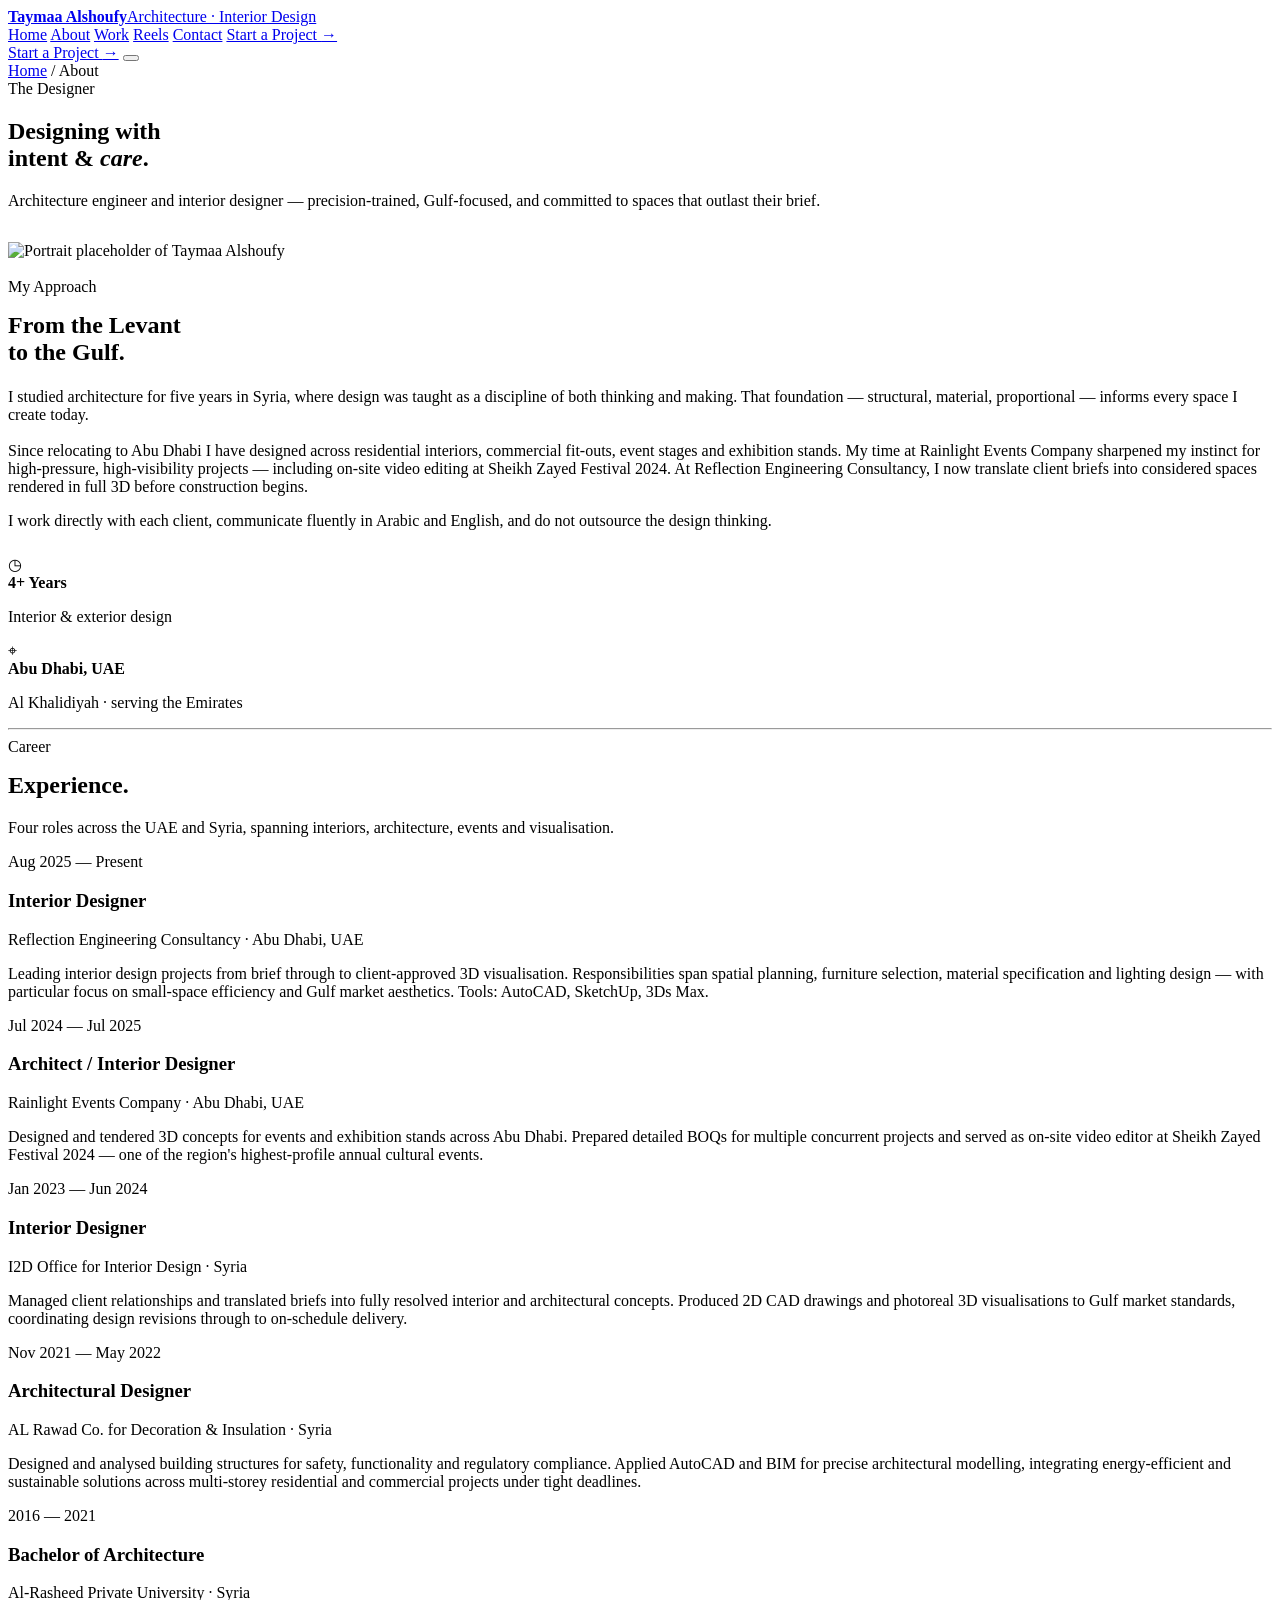
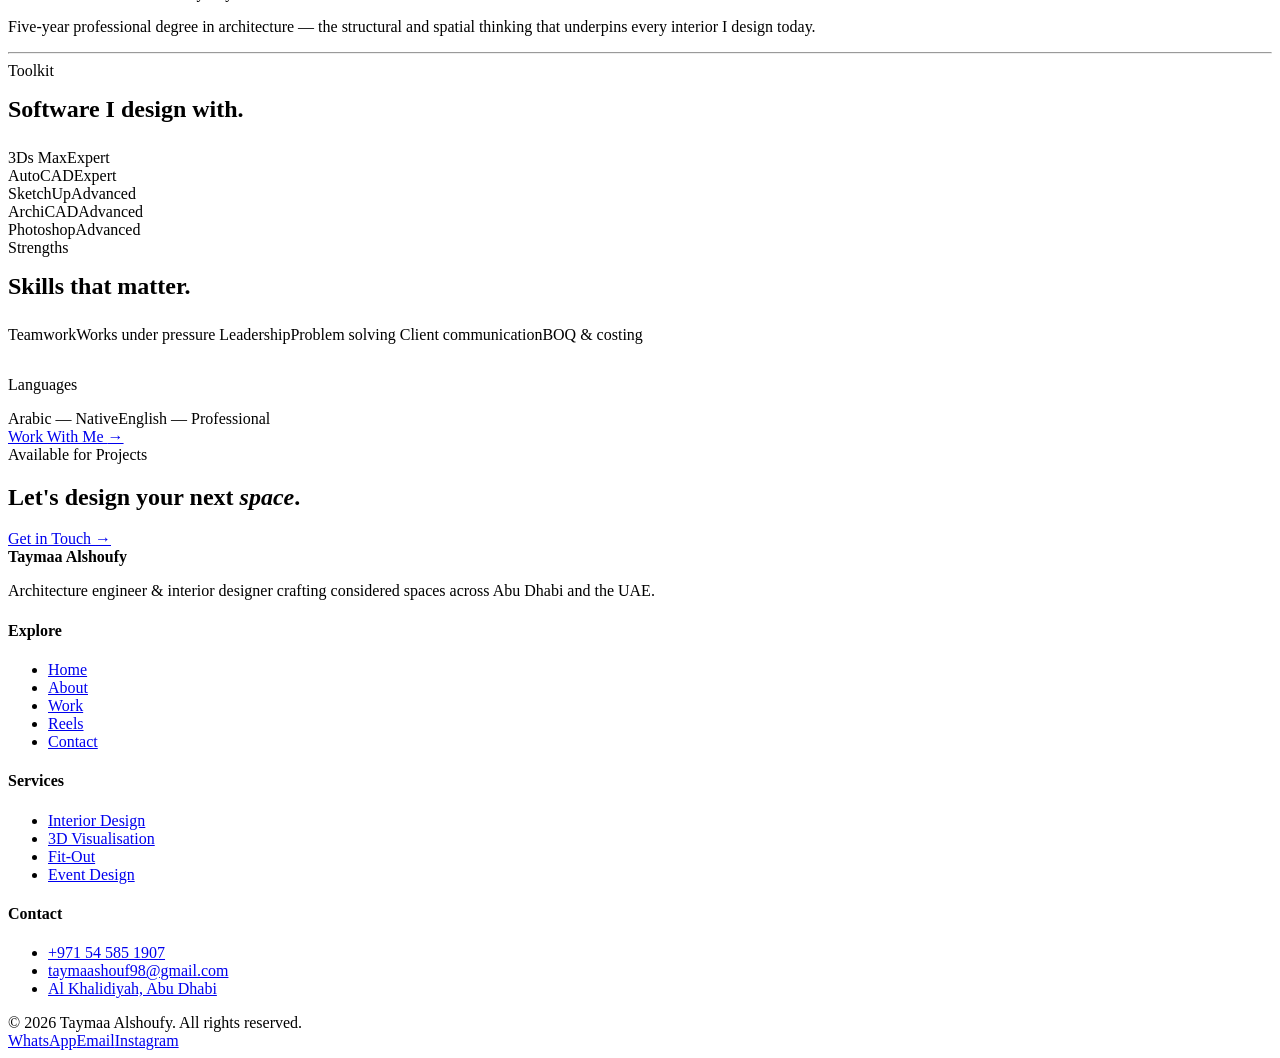
==== about.html @ ad927ecc "Add files via upload" ====
﻿<!DOCTYPE html>
<html lang="en">
<head>
<meta charset="UTF-8">
<meta name="viewport" content="width=device-width, initial-scale=1.0">
<title>About Taymaa Alshoufy | Architecture Engineer &amp; Interior Designer, Abu Dhabi</title>
<meta name="description" content="Meet Taymaa Alshoufy — architecture engineer and interior designer in Abu Dhabi, UAE. Bachelor of Architecture, 4+ years across residential, commercial and event design with 3Ds Max, SketchUp, AutoCAD &amp; ArchiCAD.">
<meta name="keywords" content="about interior designer Abu Dhabi, architecture engineer Syria UAE, Taymaa Alshoufy, Bachelor of Architecture, 3D designer Abu Dhabi">
<meta name="author" content="Taymaa Alshoufy">
<meta name="robots" content="index, follow">
<link rel="canonical" href="https://taimaalshoufy.site/about.html">
<meta name="geo.region" content="AE-AZ">
<meta name="geo.placename" content="Abu Dhabi, United Arab Emirates">
<meta name="geo.position" content="24.4664;54.3360">
<meta name="ICBM" content="24.4664, 54.3360">
<meta property="og:type" content="profile">
<meta property="og:locale" content="en_AE">
<meta property="og:site_name" content="Taymaa Alshoufy — Architecture &amp; Interior Design">
<meta property="og:title" content="About Taymaa Alshoufy | Architecture &amp; Interior Designer, Abu Dhabi">
<meta property="og:description" content="Architecture engineer and interior designer in Abu Dhabi with 4+ years of experience and a Bachelor of Architecture.">
<meta property="og:url" content="https://taimaalshoufy.site/about.html">
<meta property="og:image" content="https://taimaalshoufy.site/assets/og-image.svg">
<meta name="twitter:card" content="summary_large_image">
<meta name="twitter:title" content="About Taymaa Alshoufy | Architecture &amp; Interior Designer · Abu Dhabi">
<meta name="twitter:description" content="Architecture engineer and interior designer in Abu Dhabi with 4+ years of experience and a Bachelor of Architecture.">
<meta name="twitter:image" content="https://taimaalshoufy.site/assets/og-image.svg">
<link rel="icon" href="assets/favicon.svg" type="image/svg+xml">
<link rel="apple-touch-icon" href="assets/favicon.svg">
<meta name="theme-color" content="#15110d">
<link rel="manifest" href="site.webmanifest">
<link rel="preconnect" href="https://fonts.googleapis.com">
<link rel="preconnect" href="https://fonts.gstatic.com" crossorigin>
<link href="https://fonts.googleapis.com/css2?family=Cormorant+Garamond:ital,wght@0,400;0,500;0,600;1,400;1,500&family=Jost:wght@300;400;500&display=swap" rel="stylesheet">
<link rel="stylesheet" href="css/style.css?v=20260633">
<script type="application/ld+json">
{
  "@context":"https://schema.org","@type":"Person",
  "name":"Taymaa Alshoufy",
  "jobTitle":"Architecture Engineer & Interior Designer",
  "nationality":"Syrian",
  "homeLocation":{"@type":"Place","name":"Abu Dhabi, United Arab Emirates"},
  "alumniOf":{"@type":"CollegeOrUniversity","name":"Al-Rasheed Private University"},
  "email":"taymaashouf98@gmail.com","telephone":"+971545851907",
  "knowsLanguage":["English","Arabic"],
  "knowsAbout":["Interior Design","Architecture","3D Visualization","AutoCAD","3Ds Max","SketchUp","ArchiCAD","BOQ"],
  "url":"https://taimaalshoufy.site/about.html"
}
</script>
</head>
<body>

<header class="site-header">
  <a class="brand" href="index.html"><b>Taymaa Alshoufy</b><span>Architecture · Interior Design</span></a>
  <nav class="nav" aria-label="Primary">
    <a href="index.html">Home</a>
    <a href="about.html" class="active">About</a>
    <a href="portfolio.html">Work</a>
    <a href="reels.html">Reels</a>
    <a href="contact.html">Contact</a>
    <a href="contact.html" class="nav-enquire-mobile">Start a Project <span class="arr">→</span></a>
  </nav>
  <a href="contact.html" class="nav-enquire">Start a Project <span class="arr">→</span></a>
  <button class="burger" aria-label="Open menu"><span></span><span></span><span></span></button>
</header>

<!-- PAGE HERO -->
<section class="page-hero">
  <div class="wrap">
    <div class="breadcrumb"><a href="index.html">Home</a> / About</div>
    <span class="eyebrow">The Designer</span>
    <h1 class="display-xl">Designing with<br>intent &amp; <em style="font-style:italic;color:var(--clay);">care</em>.</h1>
    <p class="lead">Architecture engineer and interior designer — precision-trained, Gulf-focused, and committed to spaces that outlast their brief.</p>
  </div>
</section>

<!-- STORY -->
<section class="section" style="padding-top:1rem;">
  <div class="wrap split">
    <div class="reveal">
      <div class="media-3d" data-tilt="6">
        <div class="frame">
          <img src="assets/placeholder.svg" alt="Portrait placeholder of Taymaa Alshoufy" style="width:100%;height:100%;object-fit:cover;">
        </div>
        <img class="cut" src="assets/lamp.svg" alt="" data-parallax="0.3" style="width:24%;left:-8%;top:6%;" aria-hidden="true">
      </div>
    </div>
    <div class="reveal" data-delay="1">
      <span class="eyebrow">My Approach</span>
      <h2 class="display-m" style="margin:1rem 0 1.4rem;">From the Levant<br>to the Gulf.</h2>
      <p class="lead">I studied architecture for five years in Syria, where design was taught as a discipline of both thinking and making. That foundation — structural, material, proportional — informs every space I create today.</p>
      <p style="margin-top:1.1rem;color:var(--ink-soft);">Since relocating to Abu Dhabi I have designed across residential interiors, commercial fit-outs, event stages and exhibition stands. My time at Rainlight Events Company sharpened my instinct for high-pressure, high-visibility projects — including on-site video editing at Sheikh Zayed Festival 2024. At Reflection Engineering Consultancy, I now translate client briefs into considered spaces rendered in full 3D before construction begins.</p>
      <p style="margin-top:1rem;color:var(--ink-soft);">I work directly with each client, communicate fluently in Arabic and English, and do not outsource the design thinking.</p>
      <div class="info-card" style="margin-top:1.6rem;">
        <div class="row"><div class="ic">◷</div><div><b>4+ Years</b><p>Interior &amp; exterior design</p></div></div>
        <div class="row"><div class="ic">⌖</div><div><b>Abu Dhabi, UAE</b><p>Al Khalidiyah · serving the Emirates</p></div></div>
      </div>
    </div>
  </div>
</section>

<hr class="divider">

<!-- EXPERIENCE TIMELINE -->
<section class="section">
  <div class="wrap split" style="align-items:start;">
    <div class="reveal" style="position:sticky;top:7rem;">
      <span class="eyebrow">Career</span>
      <h2 class="display-l" style="margin-top:1rem;">Experience.</h2>
      <p class="lead" style="margin-top:1rem;">Four roles across the UAE and Syria, spanning interiors, architecture, events and visualisation.</p>
    </div>
    <div class="reveal" data-delay="1">
      <div class="timeline">
        <div class="tl-item">
          <span class="yr">Aug 2025 — Present</span>
          <h3>Interior Designer</h3>
          <div class="org">Reflection Engineering Consultancy · Abu Dhabi, UAE</div>
          <p>Leading interior design projects from brief through to client-approved 3D visualisation. Responsibilities span spatial planning, furniture selection, material specification and lighting design — with particular focus on small-space efficiency and Gulf market aesthetics. Tools: AutoCAD, SketchUp, 3Ds Max.</p>
        </div>
        <div class="tl-item">
          <span class="yr">Jul 2024 — Jul 2025</span>
          <h3>Architect / Interior Designer</h3>
          <div class="org">Rainlight Events Company · Abu Dhabi, UAE</div>
          <p>Designed and tendered 3D concepts for events and exhibition stands across Abu Dhabi. Prepared detailed BOQs for multiple concurrent projects and served as on-site video editor at Sheikh Zayed Festival 2024 — one of the region's highest-profile annual cultural events.</p>
        </div>
        <div class="tl-item">
          <span class="yr">Jan 2023 — Jun 2024</span>
          <h3>Interior Designer</h3>
          <div class="org">I2D Office for Interior Design · Syria</div>
          <p>Managed client relationships and translated briefs into fully resolved interior and architectural concepts. Produced 2D CAD drawings and photoreal 3D visualisations to Gulf market standards, coordinating design revisions through to on-schedule delivery.</p>
        </div>
        <div class="tl-item">
          <span class="yr">Nov 2021 — May 2022</span>
          <h3>Architectural Designer</h3>
          <div class="org">AL Rawad Co. for Decoration &amp; Insulation · Syria</div>
          <p>Designed and analysed building structures for safety, functionality and regulatory compliance. Applied AutoCAD and BIM for precise architectural modelling, integrating energy-efficient and sustainable solutions across multi-storey residential and commercial projects under tight deadlines.</p>
        </div>
        <div class="tl-item">
          <span class="yr">2016 — 2021</span>
          <h3>Bachelor of Architecture</h3>
          <div class="org">Al-Rasheed Private University · Syria</div>
          <p>Five-year professional degree in architecture — the structural and spatial thinking that underpins every interior I design today.</p>
        </div>
      </div>
    </div>
  </div>
</section>

<hr class="divider">

<!-- SKILLS / SOFTWARE -->
<section class="section">
  <div class="wrap split">
    <div class="reveal">
      <span class="eyebrow">Toolkit</span>
      <h2 class="display-m" style="margin:1rem 0 1.6rem;">Software I design with.</h2>
      <div class="bars">
        <div class="bar"><div class="top"><span>3Ds Max</span><span>Expert</span></div><div class="track"><div class="fill" data-val="92"></div></div></div>
        <div class="bar"><div class="top"><span>AutoCAD</span><span>Expert</span></div><div class="track"><div class="fill" data-val="95"></div></div></div>
        <div class="bar"><div class="top"><span>SketchUp</span><span>Advanced</span></div><div class="track"><div class="fill" data-val="88"></div></div></div>
        <div class="bar"><div class="top"><span>ArchiCAD</span><span>Advanced</span></div><div class="track"><div class="fill" data-val="80"></div></div></div>
        <div class="bar"><div class="top"><span>Photoshop</span><span>Advanced</span></div><div class="track"><div class="fill" data-val="85"></div></div></div>
      </div>
    </div>
    <div class="reveal" data-delay="1">
      <span class="eyebrow">Strengths</span>
      <h2 class="display-m" style="margin:1rem 0 1.6rem;">Skills that matter.</h2>
      <div class="chips" style="margin-bottom:2rem;">
        <span class="chip">Teamwork</span><span class="chip">Works under pressure</span>
        <span class="chip">Leadership</span><span class="chip">Problem solving</span>
        <span class="chip">Client communication</span><span class="chip">BOQ &amp; costing</span>
      </div>
      <span class="eyebrow">Languages</span>
      <div class="chips" style="margin-top:1rem;">
        <span class="chip">Arabic — Native</span><span class="chip">English — Professional</span>
      </div>
      <a href="contact.html" class="btn mt-l">Work With Me <span class="arr">→</span></a>
    </div>
  </div>
</section>

<!-- CTA -->
<section class="section cta-band">
  <div class="wrap reveal">
    <span class="eyebrow" style="color:var(--clay);">Available for Projects</span>
    <h2 class="display-l">Let's design your next <em>space</em>.</h2>
    <a href="contact.html" class="btn btn--clay">Get in Touch <span class="arr">→</span></a>
  </div>
</section>

<footer class="site-footer">
  <div class="wrap">
    <div class="footer-top">
      <div class="fbrand"><b>Taymaa Alshoufy</b><p>Architecture engineer &amp; interior designer crafting considered spaces across Abu Dhabi and the UAE.</p></div>
      <div><h4>Explore</h4><ul><li><a href="index.html">Home</a></li><li><a href="about.html">About</a></li><li><a href="portfolio.html">Work</a></li><li><a href="reels.html">Reels</a></li><li><a href="contact.html">Contact</a></li></ul></div>
      <div><h4>Services</h4><ul><li><a href="portfolio.html">Interior Design</a></li><li><a href="portfolio.html">3D Visualisation</a></li><li><a href="portfolio.html">Fit-Out</a></li><li><a href="portfolio.html">Event Design</a></li></ul></div>
      <div><h4>Contact</h4><ul><li><a href="tel:+971545851907">+971 54 585 1907</a></li><li><a href="mailto:taymaashouf98@gmail.com">taymaashouf98@gmail.com</a></li><li><a href="https://www.google.com/maps/place/Al+Khalidiyah,+Abu+Dhabi" target="_blank" rel="noopener">Al Khalidiyah, Abu Dhabi</a></li></ul></div>
    </div>
    <div class="footer-bottom"><span>© <span id="year">2026</span> Taymaa Alshoufy. All rights reserved.</span>
      <div class="socials"><a href="https://wa.me/971545851907" target="_blank" rel="noopener">WhatsApp</a><a href="mailto:taymaashouf98@gmail.com">Email</a><a href="https://www.instagram.com/" target="_blank" rel="noopener">Instagram</a></div>
    </div>
  </div>
</footer>

<script src="js/main.js?v=20260632"></script>
</body>
</html>
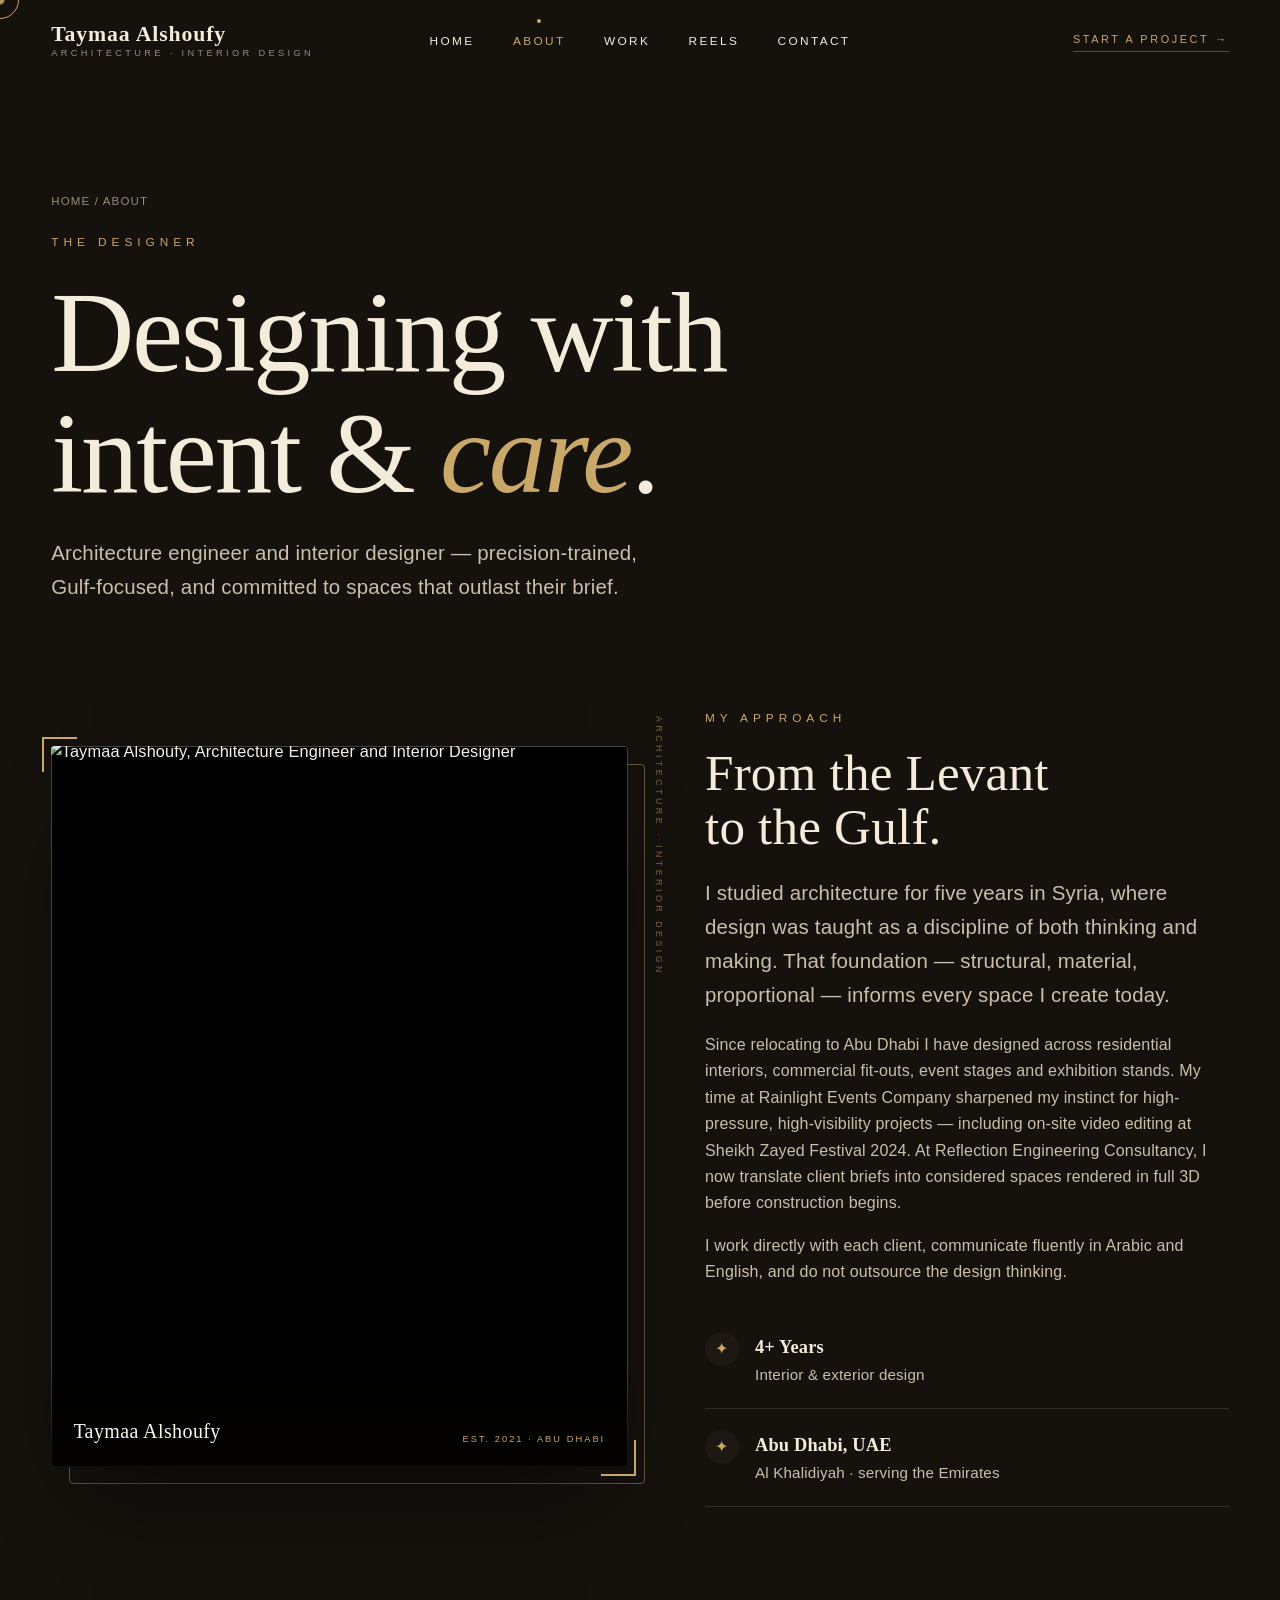
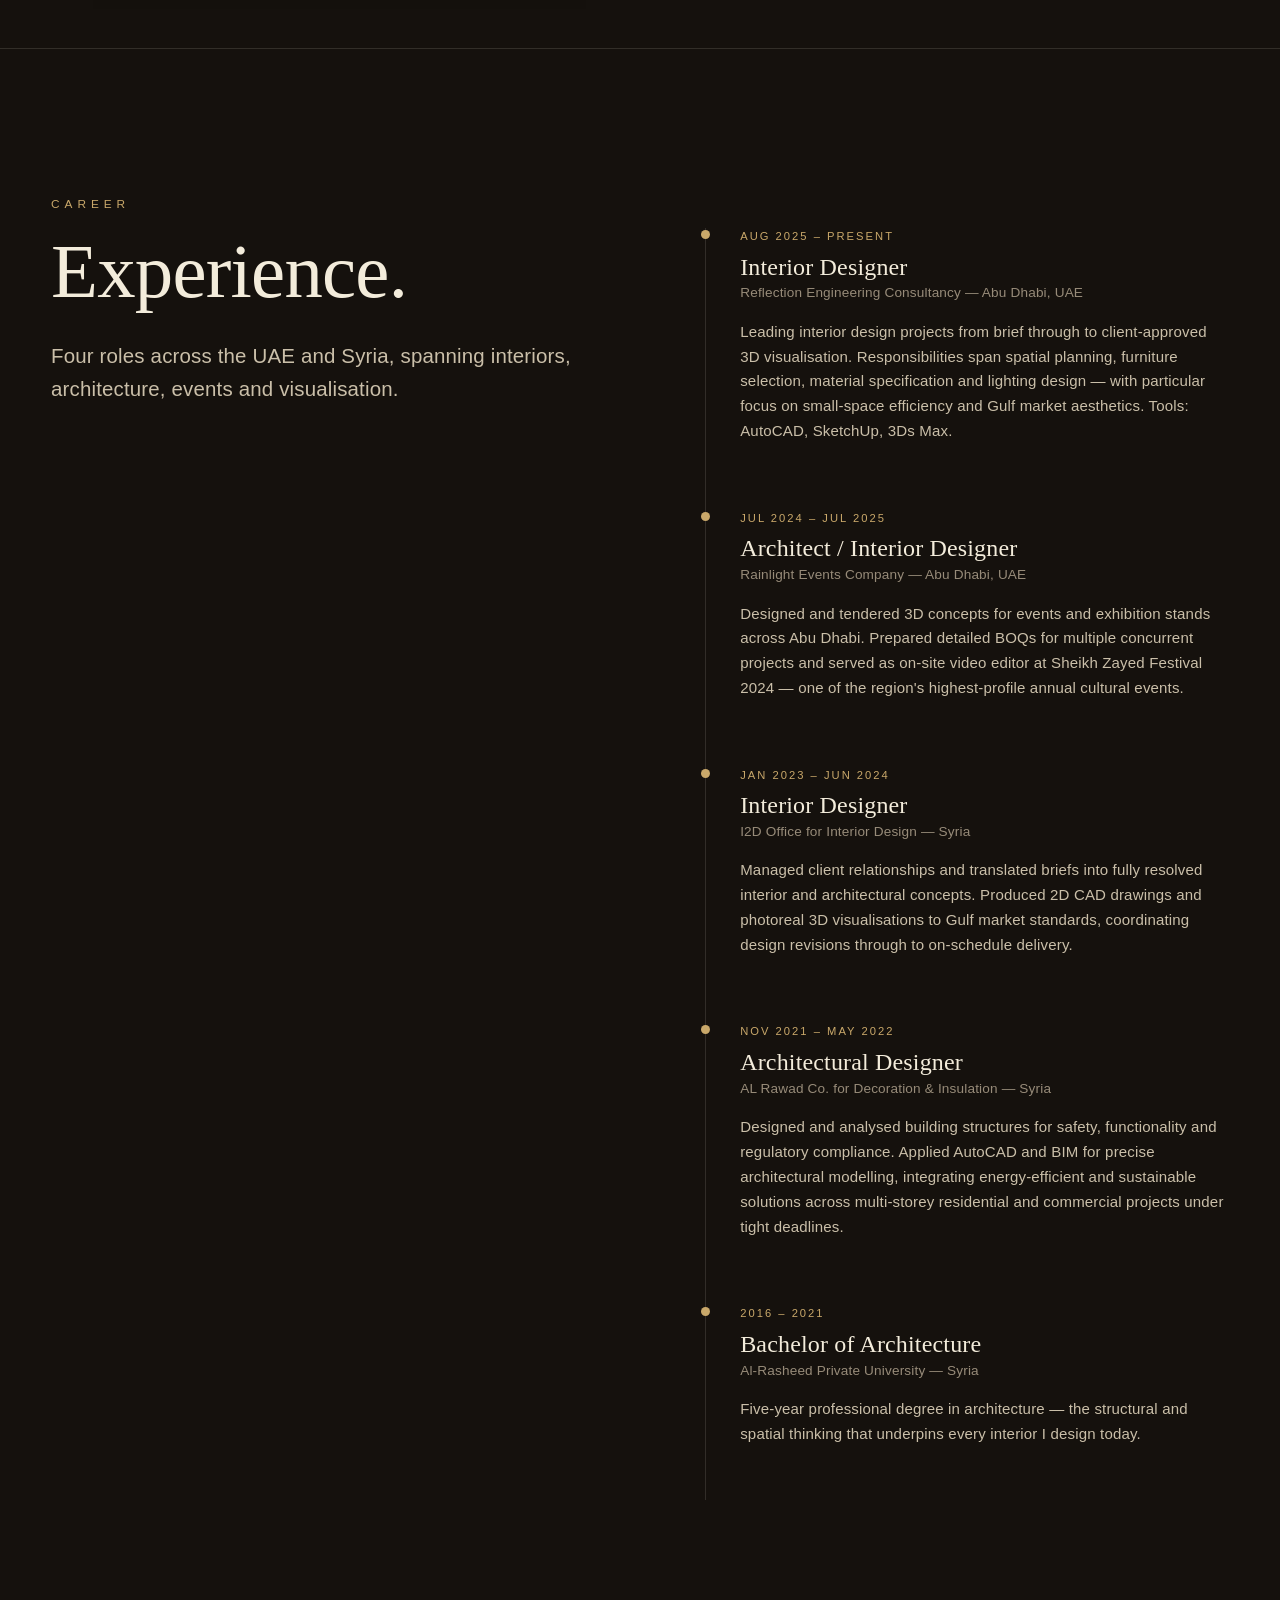
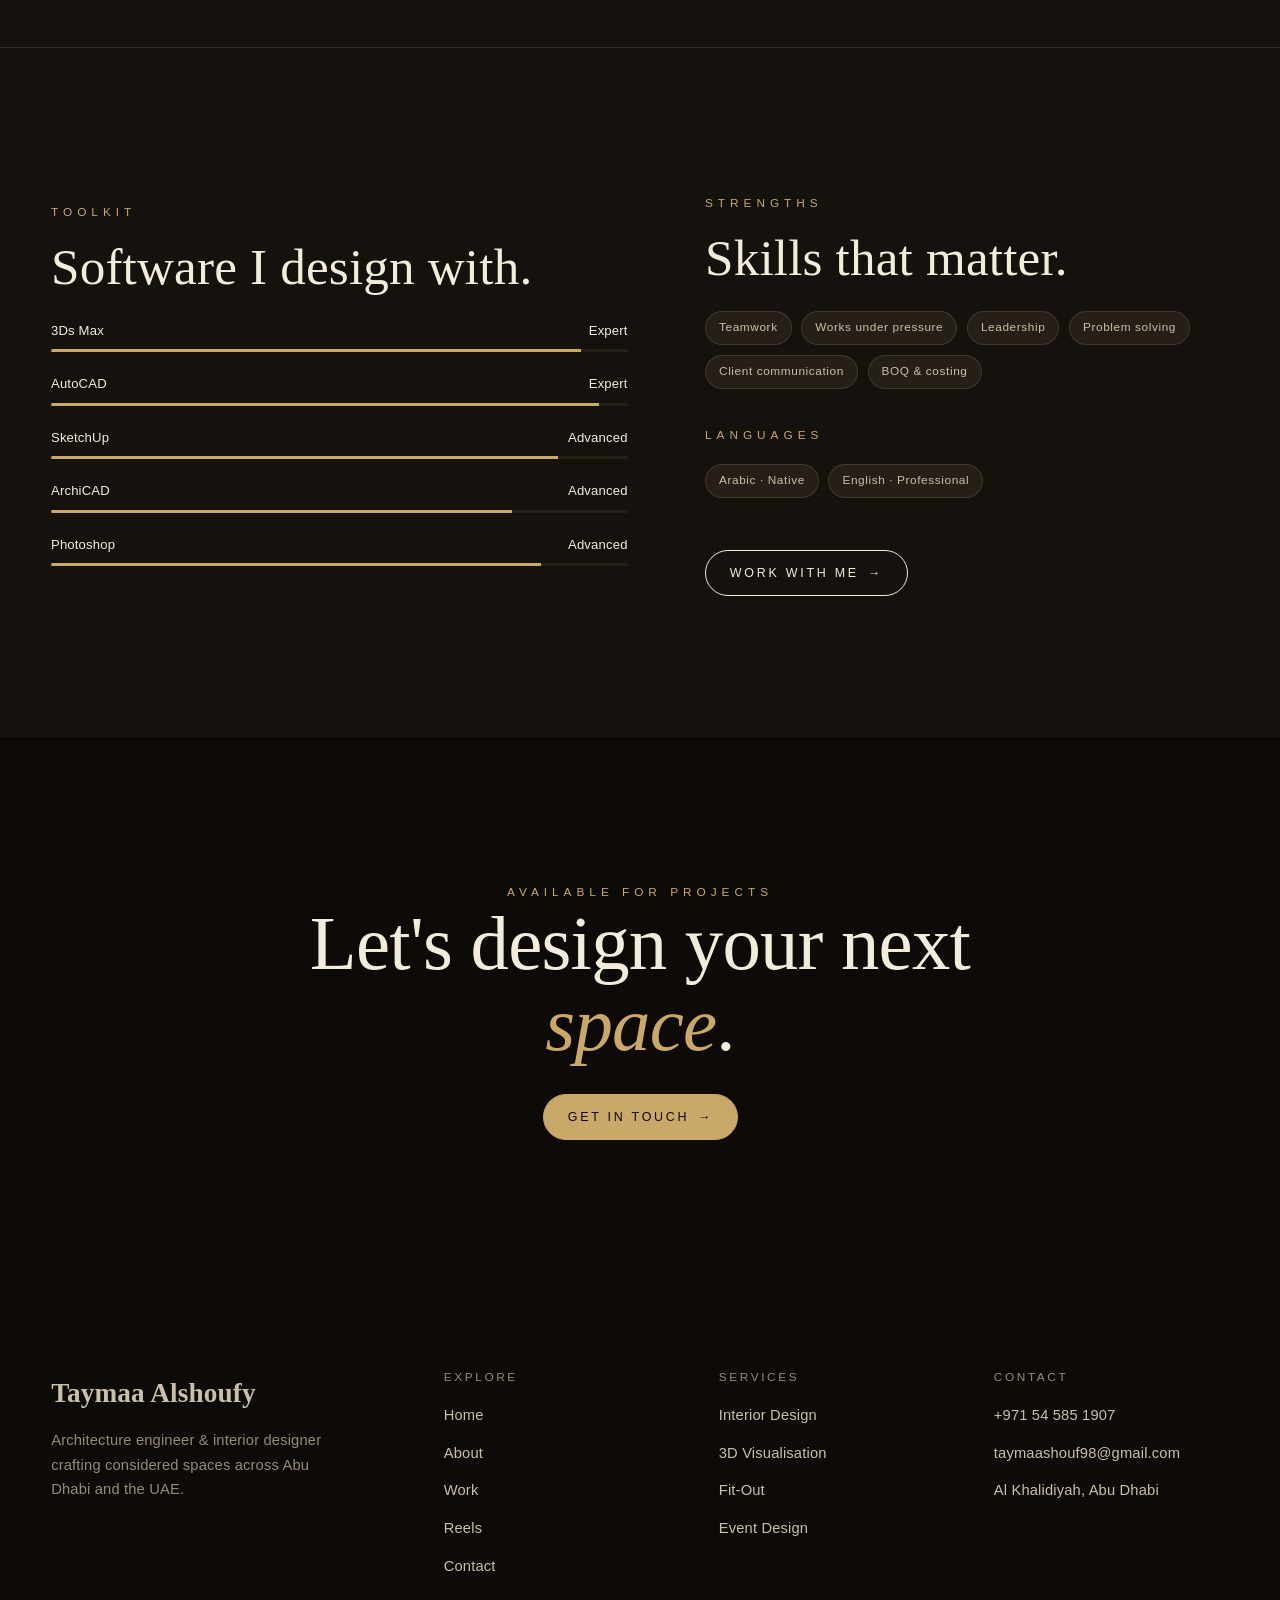
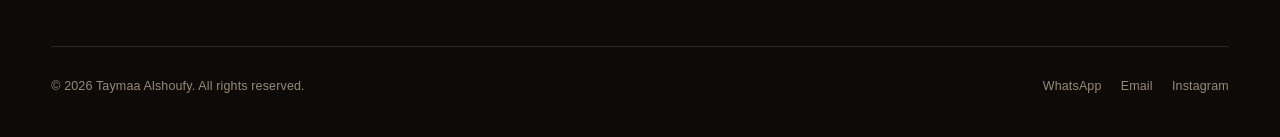
==== commit da28f32c: "Add files via upload" ====
--- a/about.html
+++ b/about.html
@@ -1,206 +1,224 @@
-﻿<!DOCTYPE html>
-<html lang="en">
-<head>
-<meta charset="UTF-8">
-<meta name="viewport" content="width=device-width, initial-scale=1.0">
-<title>About Taymaa Alshoufy | Architecture Engineer &amp; Interior Designer, Abu Dhabi</title>
-<meta name="description" content="Meet Taymaa Alshoufy — architecture engineer and interior designer in Abu Dhabi, UAE. Bachelor of Architecture, 4+ years across residential, commercial and event design with 3Ds Max, SketchUp, AutoCAD &amp; ArchiCAD.">
-<meta name="keywords" content="about interior designer Abu Dhabi, architecture engineer Syria UAE, Taymaa Alshoufy, Bachelor of Architecture, 3D designer Abu Dhabi">
-<meta name="author" content="Taymaa Alshoufy">
-<meta name="robots" content="index, follow">
-<link rel="canonical" href="https://taimaalshoufy.site/about.html">
-<meta name="geo.region" content="AE-AZ">
-<meta name="geo.placename" content="Abu Dhabi, United Arab Emirates">
-<meta name="geo.position" content="24.4664;54.3360">
-<meta name="ICBM" content="24.4664, 54.3360">
-<meta property="og:type" content="profile">
-<meta property="og:locale" content="en_AE">
-<meta property="og:site_name" content="Taymaa Alshoufy — Architecture &amp; Interior Design">
-<meta property="og:title" content="About Taymaa Alshoufy | Architecture &amp; Interior Designer, Abu Dhabi">
-<meta property="og:description" content="Architecture engineer and interior designer in Abu Dhabi with 4+ years of experience and a Bachelor of Architecture.">
-<meta property="og:url" content="https://taimaalshoufy.site/about.html">
-<meta property="og:image" content="https://taimaalshoufy.site/assets/og-image.svg">
-<meta name="twitter:card" content="summary_large_image">
-<meta name="twitter:title" content="About Taymaa Alshoufy | Architecture &amp; Interior Designer · Abu Dhabi">
-<meta name="twitter:description" content="Architecture engineer and interior designer in Abu Dhabi with 4+ years of experience and a Bachelor of Architecture.">
-<meta name="twitter:image" content="https://taimaalshoufy.site/assets/og-image.svg">
-<link rel="icon" href="assets/favicon.svg" type="image/svg+xml">
-<link rel="apple-touch-icon" href="assets/favicon.svg">
-<meta name="theme-color" content="#15110d">
-<link rel="manifest" href="site.webmanifest">
-<link rel="preconnect" href="https://fonts.googleapis.com">
-<link rel="preconnect" href="https://fonts.gstatic.com" crossorigin>
-<link href="https://fonts.googleapis.com/css2?family=Cormorant+Garamond:ital,wght@0,400;0,500;0,600;1,400;1,500&family=Jost:wght@300;400;500&display=swap" rel="stylesheet">
-<link rel="stylesheet" href="css/style.css?v=20260633">
-<script type="application/ld+json">
-{
-  "@context":"https://schema.org","@type":"Person",
-  "name":"Taymaa Alshoufy",
-  "jobTitle":"Architecture Engineer & Interior Designer",
-  "nationality":"Syrian",
-  "homeLocation":{"@type":"Place","name":"Abu Dhabi, United Arab Emirates"},
-  "alumniOf":{"@type":"CollegeOrUniversity","name":"Al-Rasheed Private University"},
-  "email":"taymaashouf98@gmail.com","telephone":"+971545851907",
-  "knowsLanguage":["English","Arabic"],
-  "knowsAbout":["Interior Design","Architecture","3D Visualization","AutoCAD","3Ds Max","SketchUp","ArchiCAD","BOQ"],
-  "url":"https://taimaalshoufy.site/about.html"
-}
-</script>
-</head>
-<body>
-
-<header class="site-header">
-  <a class="brand" href="index.html"><b>Taymaa Alshoufy</b><span>Architecture · Interior Design</span></a>
-  <nav class="nav" aria-label="Primary">
-    <a href="index.html">Home</a>
-    <a href="about.html" class="active">About</a>
-    <a href="portfolio.html">Work</a>
-    <a href="reels.html">Reels</a>
-    <a href="contact.html">Contact</a>
-    <a href="contact.html" class="nav-enquire-mobile">Start a Project <span class="arr">→</span></a>
-  </nav>
-  <a href="contact.html" class="nav-enquire">Start a Project <span class="arr">→</span></a>
-  <button class="burger" aria-label="Open menu"><span></span><span></span><span></span></button>
-</header>
-
-<!-- PAGE HERO -->
-<section class="page-hero">
-  <div class="wrap">
-    <div class="breadcrumb"><a href="index.html">Home</a> / About</div>
-    <span class="eyebrow">The Designer</span>
-    <h1 class="display-xl">Designing with<br>intent &amp; <em style="font-style:italic;color:var(--clay);">care</em>.</h1>
-    <p class="lead">Architecture engineer and interior designer — precision-trained, Gulf-focused, and committed to spaces that outlast their brief.</p>
-  </div>
-</section>
-
-<!-- STORY -->
-<section class="section" style="padding-top:1rem;">
-  <div class="wrap split">
-    <div class="reveal">
-      <div class="media-3d" data-tilt="6">
-        <div class="frame">
-          <img src="assets/placeholder.svg" alt="Portrait placeholder of Taymaa Alshoufy" style="width:100%;height:100%;object-fit:cover;">
-        </div>
-        <img class="cut" src="assets/lamp.svg" alt="" data-parallax="0.3" style="width:24%;left:-8%;top:6%;" aria-hidden="true">
-      </div>
-    </div>
-    <div class="reveal" data-delay="1">
-      <span class="eyebrow">My Approach</span>
-      <h2 class="display-m" style="margin:1rem 0 1.4rem;">From the Levant<br>to the Gulf.</h2>
-      <p class="lead">I studied architecture for five years in Syria, where design was taught as a discipline of both thinking and making. That foundation — structural, material, proportional — informs every space I create today.</p>
-      <p style="margin-top:1.1rem;color:var(--ink-soft);">Since relocating to Abu Dhabi I have designed across residential interiors, commercial fit-outs, event stages and exhibition stands. My time at Rainlight Events Company sharpened my instinct for high-pressure, high-visibility projects — including on-site video editing at Sheikh Zayed Festival 2024. At Reflection Engineering Consultancy, I now translate client briefs into considered spaces rendered in full 3D before construction begins.</p>
-      <p style="margin-top:1rem;color:var(--ink-soft);">I work directly with each client, communicate fluently in Arabic and English, and do not outsource the design thinking.</p>
-      <div class="info-card" style="margin-top:1.6rem;">
-        <div class="row"><div class="ic">◷</div><div><b>4+ Years</b><p>Interior &amp; exterior design</p></div></div>
-        <div class="row"><div class="ic">⌖</div><div><b>Abu Dhabi, UAE</b><p>Al Khalidiyah · serving the Emirates</p></div></div>
-      </div>
-    </div>
-  </div>
-</section>
-
-<hr class="divider">
-
-<!-- EXPERIENCE TIMELINE -->
-<section class="section">
-  <div class="wrap split" style="align-items:start;">
-    <div class="reveal" style="position:sticky;top:7rem;">
-      <span class="eyebrow">Career</span>
-      <h2 class="display-l" style="margin-top:1rem;">Experience.</h2>
-      <p class="lead" style="margin-top:1rem;">Four roles across the UAE and Syria, spanning interiors, architecture, events and visualisation.</p>
-    </div>
-    <div class="reveal" data-delay="1">
-      <div class="timeline">
-        <div class="tl-item">
-          <span class="yr">Aug 2025 — Present</span>
-          <h3>Interior Designer</h3>
-          <div class="org">Reflection Engineering Consultancy · Abu Dhabi, UAE</div>
-          <p>Leading interior design projects from brief through to client-approved 3D visualisation. Responsibilities span spatial planning, furniture selection, material specification and lighting design — with particular focus on small-space efficiency and Gulf market aesthetics. Tools: AutoCAD, SketchUp, 3Ds Max.</p>
-        </div>
-        <div class="tl-item">
-          <span class="yr">Jul 2024 — Jul 2025</span>
-          <h3>Architect / Interior Designer</h3>
-          <div class="org">Rainlight Events Company · Abu Dhabi, UAE</div>
-          <p>Designed and tendered 3D concepts for events and exhibition stands across Abu Dhabi. Prepared detailed BOQs for multiple concurrent projects and served as on-site video editor at Sheikh Zayed Festival 2024 — one of the region's highest-profile annual cultural events.</p>
-        </div>
-        <div class="tl-item">
-          <span class="yr">Jan 2023 — Jun 2024</span>
-          <h3>Interior Designer</h3>
-          <div class="org">I2D Office for Interior Design · Syria</div>
-          <p>Managed client relationships and translated briefs into fully resolved interior and architectural concepts. Produced 2D CAD drawings and photoreal 3D visualisations to Gulf market standards, coordinating design revisions through to on-schedule delivery.</p>
-        </div>
-        <div class="tl-item">
-          <span class="yr">Nov 2021 — May 2022</span>
-          <h3>Architectural Designer</h3>
-          <div class="org">AL Rawad Co. for Decoration &amp; Insulation · Syria</div>
-          <p>Designed and analysed building structures for safety, functionality and regulatory compliance. Applied AutoCAD and BIM for precise architectural modelling, integrating energy-efficient and sustainable solutions across multi-storey residential and commercial projects under tight deadlines.</p>
-        </div>
-        <div class="tl-item">
-          <span class="yr">2016 — 2021</span>
-          <h3>Bachelor of Architecture</h3>
-          <div class="org">Al-Rasheed Private University · Syria</div>
-          <p>Five-year professional degree in architecture — the structural and spatial thinking that underpins every interior I design today.</p>
-        </div>
-      </div>
-    </div>
-  </div>
-</section>
-
-<hr class="divider">
-
-<!-- SKILLS / SOFTWARE -->
-<section class="section">
-  <div class="wrap split">
-    <div class="reveal">
-      <span class="eyebrow">Toolkit</span>
-      <h2 class="display-m" style="margin:1rem 0 1.6rem;">Software I design with.</h2>
-      <div class="bars">
-        <div class="bar"><div class="top"><span>3Ds Max</span><span>Expert</span></div><div class="track"><div class="fill" data-val="92"></div></div></div>
-        <div class="bar"><div class="top"><span>AutoCAD</span><span>Expert</span></div><div class="track"><div class="fill" data-val="95"></div></div></div>
-        <div class="bar"><div class="top"><span>SketchUp</span><span>Advanced</span></div><div class="track"><div class="fill" data-val="88"></div></div></div>
-        <div class="bar"><div class="top"><span>ArchiCAD</span><span>Advanced</span></div><div class="track"><div class="fill" data-val="80"></div></div></div>
-        <div class="bar"><div class="top"><span>Photoshop</span><span>Advanced</span></div><div class="track"><div class="fill" data-val="85"></div></div></div>
-      </div>
-    </div>
-    <div class="reveal" data-delay="1">
-      <span class="eyebrow">Strengths</span>
-      <h2 class="display-m" style="margin:1rem 0 1.6rem;">Skills that matter.</h2>
-      <div class="chips" style="margin-bottom:2rem;">
-        <span class="chip">Teamwork</span><span class="chip">Works under pressure</span>
-        <span class="chip">Leadership</span><span class="chip">Problem solving</span>
-        <span class="chip">Client communication</span><span class="chip">BOQ &amp; costing</span>
-      </div>
-      <span class="eyebrow">Languages</span>
-      <div class="chips" style="margin-top:1rem;">
-        <span class="chip">Arabic — Native</span><span class="chip">English — Professional</span>
-      </div>
-      <a href="contact.html" class="btn mt-l">Work With Me <span class="arr">→</span></a>
-    </div>
-  </div>
-</section>
-
-<!-- CTA -->
-<section class="section cta-band">
-  <div class="wrap reveal">
-    <span class="eyebrow" style="color:var(--clay);">Available for Projects</span>
-    <h2 class="display-l">Let's design your next <em>space</em>.</h2>
-    <a href="contact.html" class="btn btn--clay">Get in Touch <span class="arr">→</span></a>
-  </div>
-</section>
-
-<footer class="site-footer">
-  <div class="wrap">
-    <div class="footer-top">
-      <div class="fbrand"><b>Taymaa Alshoufy</b><p>Architecture engineer &amp; interior designer crafting considered spaces across Abu Dhabi and the UAE.</p></div>
-      <div><h4>Explore</h4><ul><li><a href="index.html">Home</a></li><li><a href="about.html">About</a></li><li><a href="portfolio.html">Work</a></li><li><a href="reels.html">Reels</a></li><li><a href="contact.html">Contact</a></li></ul></div>
-      <div><h4>Services</h4><ul><li><a href="portfolio.html">Interior Design</a></li><li><a href="portfolio.html">3D Visualisation</a></li><li><a href="portfolio.html">Fit-Out</a></li><li><a href="portfolio.html">Event Design</a></li></ul></div>
-      <div><h4>Contact</h4><ul><li><a href="tel:+971545851907">+971 54 585 1907</a></li><li><a href="mailto:taymaashouf98@gmail.com">taymaashouf98@gmail.com</a></li><li><a href="https://www.google.com/maps/place/Al+Khalidiyah,+Abu+Dhabi" target="_blank" rel="noopener">Al Khalidiyah, Abu Dhabi</a></li></ul></div>
-    </div>
-    <div class="footer-bottom"><span>© <span id="year">2026</span> Taymaa Alshoufy. All rights reserved.</span>
-      <div class="socials"><a href="https://wa.me/971545851907" target="_blank" rel="noopener">WhatsApp</a><a href="mailto:taymaashouf98@gmail.com">Email</a><a href="https://www.instagram.com/" target="_blank" rel="noopener">Instagram</a></div>
-    </div>
-  </div>
-</footer>
-
-<script src="js/main.js?v=20260632"></script>
-</body>
-</html>
+<!DOCTYPE html>
+<html lang="en">
+<head>
+<meta charset="UTF-8">
+<meta name="viewport" content="width=device-width, initial-scale=1.0">
+<title>About Taymaa Alshoufy | Architecture Engineer &amp; Interior Designer, Abu Dhabi</title>
+<meta name="description" content="Meet Taymaa Alshoufy — architecture engineer and interior designer in Abu Dhabi, UAE. Bachelor of Architecture, 4+ years across residential, commercial and event design with 3Ds Max, SketchUp, AutoCAD &amp; ArchiCAD.">
+<meta name="keywords" content="about interior designer Abu Dhabi, architecture engineer Syria UAE, Taymaa Alshoufy, Bachelor of Architecture, 3D designer Abu Dhabi">
+<meta name="author" content="Taymaa Alshoufy">
+<meta name="robots" content="index, follow">
+<link rel="canonical" href="https://taimaalshoufy.site/about.html">
+<meta name="geo.region" content="AE-AZ">
+<meta name="geo.placename" content="Abu Dhabi, United Arab Emirates">
+<meta name="geo.position" content="24.4664;54.3360">
+<meta name="ICBM" content="24.4664, 54.3360">
+<meta property="og:type" content="profile">
+<meta property="og:locale" content="en_AE">
+<meta property="og:site_name" content="Taymaa Alshoufy — Architecture &amp; Interior Design">
+<meta property="og:title" content="About Taymaa Alshoufy | Architecture &amp; Interior Designer, Abu Dhabi">
+<meta property="og:description" content="Architecture engineer and interior designer in Abu Dhabi with 4+ years of experience and a Bachelor of Architecture.">
+<meta property="og:url" content="https://taimaalshoufy.site/about.html">
+<meta property="og:image" content="https://taimaalshoufy.site/assets/og-image.svg">
+<meta name="twitter:card" content="summary_large_image">
+<meta name="twitter:title" content="About Taymaa Alshoufy | Architecture &amp; Interior Designer — Abu Dhabi">
+<meta name="twitter:description" content="Architecture engineer and interior designer in Abu Dhabi with 4+ years of experience and a Bachelor of Architecture.">
+<meta name="twitter:image" content="https://taimaalshoufy.site/assets/og-image.svg">
+<link rel="icon" href="assets/favicon.svg" type="image/svg+xml">
+<link rel="apple-touch-icon" href="assets/favicon.svg">
+<meta name="theme-color" content="#15110d">
+<link rel="manifest" href="site.webmanifest">
+<link rel="preconnect" href="https://fonts.googleapis.com">
+<link rel="preconnect" href="https://fonts.gstatic.com" crossorigin>
+<link href="https://fonts.googleapis.com/css2?family=Cormorant+Garamond:ital,wght@0,400;0,500;0,600;1,400;1,500&family=Jost:wght@300;400;500&display=swap" rel="stylesheet">
+<link rel="stylesheet" href="css/style.css?v=20260655">
+<script type="application/ld+json">
+{
+  "@context":"https://schema.org","@type":"Person",
+  "name":"Taymaa Alshoufy",
+  "jobTitle":"Architecture Engineer & Interior Designer",
+  "nationality":"Syrian",
+  "homeLocation":{"@type":"Place","name":"Abu Dhabi, United Arab Emirates"},
+  "alumniOf":{"@type":"CollegeOrUniversity","name":"Al-Rasheed Private University"},
+  "email":"taymaashouf98@gmail.com","telephone":"+971545851907",
+  "knowsLanguage":["English","Arabic"],
+  "knowsAbout":["Interior Design","Architecture","3D Visualization","AutoCAD","3Ds Max","SketchUp","ArchiCAD","BOQ"],
+  "url":"https://taimaalshoufy.site/about.html"
+}
+</script>
+</head>
+<body>
+
+<header class="site-header">
+  <a class="brand" href="index.html"><b>Taymaa Alshoufy</b><span>Architecture · Interior Design</span></a>
+  <nav class="nav" id="main-nav" aria-label="Primary">
+    <a href="index.html">Home</a>
+    <a href="about.html" class="active">About</a>
+    <a href="portfolio.html">Work</a>
+    <a href="reels.html">Reels</a>
+    <a href="contact.html">Contact</a>
+    <a href="contact.html" class="nav-enquire-mobile">Start a Project <span class="arr">→</span></a>
+  </nav>
+  <a href="contact.html" class="nav-enquire">Start a Project <span class="arr">→</span></a>
+  <button class="burger" aria-label="Open menu" aria-expanded="false" aria-controls="main-nav"><span></span><span></span><span></span></button>
+</header>
+
+<!-- PAGE HERO -->
+<section class="page-hero">
+  <div class="wrap">
+    <div class="breadcrumb"><a href="index.html">Home</a> / About</div>
+    <span class="eyebrow">The Designer</span>
+    <h1 class="display-xl">Designing with<br>intent &amp; <em style="font-style:italic;color:var(--clay);">care</em>.</h1>
+    <p class="lead">Architecture engineer and interior designer — precision-trained, Gulf-focused, and committed to spaces that outlast their brief.</p>
+  </div>
+</section>
+
+<!-- STORY -->
+<section class="section" style="padding-top:1rem;">
+  <div class="wrap split">
+    <div class="reveal">
+      <style>
+        .portrait{ position:relative; }
+        .portrait .frame{ aspect-ratio:4/5; background:#000; }
+        .portrait .frame img{ width:100%; height:100%; object-fit:cover; object-position:top center; filter:grayscale(35%) contrast(1.04); transform:scale(1.02); transition:filter 1.2s var(--ease), transform 1.6s var(--ease); }
+        .portrait:hover .frame img{ filter:grayscale(0%) contrast(1.02); transform:scale(1.08); }
+        .portrait::before{ content:""; position:absolute; inset:1.1rem -1.1rem -1.1rem 1.1rem; border:1px solid rgba(201,168,106,.45); border-radius:var(--radius); pointer-events:none; z-index:-1; }
+        .portrait .p-corner{ position:absolute; width:2.2rem; height:2.2rem; border:2px solid var(--clay); z-index:3; pointer-events:none; }
+        .portrait .p-corner.tl{ top:-.55rem; left:-.55rem; border-right:0; border-bottom:0; }
+        .portrait .p-corner.br{ bottom:-.55rem; right:-.55rem; border-left:0; border-top:0; }
+        .portrait .p-cap{ position:absolute; left:0; right:0; bottom:0; z-index:2; padding:3.2rem 1.4rem 1.2rem; background:linear-gradient(transparent, rgba(5,4,2,.85)); display:flex; align-items:flex-end; justify-content:space-between; gap:1rem; pointer-events:none; }
+        .portrait .p-cap b{ font-family:var(--display); font-weight:400; font-size:1.25rem; color:var(--white); letter-spacing:.02em; }
+        .portrait .p-cap span{ font-size:.58rem; text-transform:uppercase; letter-spacing:.22em; color:var(--clay); white-space:nowrap; }
+        .portrait .p-side{ position:absolute; top:50%; right:-2.4rem; transform:rotate(90deg) translateX(-50%); transform-origin:right top; font-size:.55rem; letter-spacing:.4em; text-transform:uppercase; color:rgba(201,168,106,.55); white-space:nowrap; pointer-events:none; }
+        @media (max-width:880px){ .portrait .p-side{ display:none; } .portrait::before{ inset:.8rem -.8rem -.8rem .8rem; } }
+      </style>
+      <div class="media-3d portrait" data-tilt="6">
+        <span class="p-corner tl" aria-hidden="true"></span>
+        <span class="p-corner br" aria-hidden="true"></span>
+        <div class="frame">
+          <img src="img/taymaa.jpg" alt="Taymaa Alshoufy, Architecture Engineer and Interior Designer">
+          <div class="p-cap"><b>Taymaa Alshoufy</b><span>Est. 2021 &middot; Abu Dhabi</span></div>
+        </div>
+        <span class="p-side" aria-hidden="true">Architecture &middot; Interior Design</span>
+      </div>
+    </div>
+    <div class="reveal" data-delay="1">
+      <span class="eyebrow">My Approach</span>
+      <h2 class="display-m" style="margin:1rem 0 1.4rem;">From the Levant<br>to the Gulf.</h2>
+      <p class="lead">I studied architecture for five years in Syria, where design was taught as a discipline of both thinking and making. That foundation — structural, material, proportional — informs every space I create today.</p>
+      <p style="margin-top:1.1rem;color:var(--ink-soft);">Since relocating to Abu Dhabi I have designed across residential interiors, commercial fit-outs, event stages and exhibition stands. My time at Rainlight Events Company sharpened my instinct for high-pressure, high-visibility projects — including on-site video editing at Sheikh Zayed Festival 2024. At Reflection Engineering Consultancy, I now translate client briefs into considered spaces rendered in full 3D before construction begins.</p>
+      <p style="margin-top:1rem;color:var(--ink-soft);">I work directly with each client, communicate fluently in Arabic and English, and do not outsource the design thinking.</p>
+      <div class="info-card" style="margin-top:1.6rem;">
+        <div class="row"><div class="ic">✦</div><div><b>4+ Years</b><p>Interior &amp; exterior design</p></div></div>
+        <div class="row"><div class="ic">✦</div><div><b>Abu Dhabi, UAE</b><p>Al Khalidiyah · serving the Emirates</p></div></div>
+      </div>
+    </div>
+  </div>
+</section>
+
+<hr class="divider">
+
+<!-- EXPERIENCE TIMELINE -->
+<section class="section">
+  <div class="wrap split" style="align-items:start;">
+    <div class="reveal" style="position:sticky;top:7rem;">
+      <span class="eyebrow">Career</span>
+      <h2 class="display-l" style="margin-top:1rem;">Experience.</h2>
+      <p class="lead" style="margin-top:1rem;">Four roles across the UAE and Syria, spanning interiors, architecture, events and visualisation.</p>
+    </div>
+    <div class="reveal" data-delay="1">
+      <div class="timeline">
+        <div class="tl-item">
+          <span class="yr">Aug 2025 – Present</span>
+          <h3>Interior Designer</h3>
+          <div class="org">Reflection Engineering Consultancy — Abu Dhabi, UAE</div>
+          <p>Leading interior design projects from brief through to client-approved 3D visualisation. Responsibilities span spatial planning, furniture selection, material specification and lighting design — with particular focus on small-space efficiency and Gulf market aesthetics. Tools: AutoCAD, SketchUp, 3Ds Max.</p>
+        </div>
+        <div class="tl-item">
+          <span class="yr">Jul 2024 – Jul 2025</span>
+          <h3>Architect / Interior Designer</h3>
+          <div class="org">Rainlight Events Company — Abu Dhabi, UAE</div>
+          <p>Designed and tendered 3D concepts for events and exhibition stands across Abu Dhabi. Prepared detailed BOQs for multiple concurrent projects and served as on-site video editor at Sheikh Zayed Festival 2024 — one of the region's highest-profile annual cultural events.</p>
+        </div>
+        <div class="tl-item">
+          <span class="yr">Jan 2023 – Jun 2024</span>
+          <h3>Interior Designer</h3>
+          <div class="org">I2D Office for Interior Design — Syria</div>
+          <p>Managed client relationships and translated briefs into fully resolved interior and architectural concepts. Produced 2D CAD drawings and photoreal 3D visualisations to Gulf market standards, coordinating design revisions through to on-schedule delivery.</p>
+        </div>
+        <div class="tl-item">
+          <span class="yr">Nov 2021 – May 2022</span>
+          <h3>Architectural Designer</h3>
+          <div class="org">AL Rawad Co. for Decoration &amp; Insulation — Syria</div>
+          <p>Designed and analysed building structures for safety, functionality and regulatory compliance. Applied AutoCAD and BIM for precise architectural modelling, integrating energy-efficient and sustainable solutions across multi-storey residential and commercial projects under tight deadlines.</p>
+        </div>
+        <div class="tl-item">
+          <span class="yr">2016 – 2021</span>
+          <h3>Bachelor of Architecture</h3>
+          <div class="org">Al-Rasheed Private University — Syria</div>
+          <p>Five-year professional degree in architecture — the structural and spatial thinking that underpins every interior I design today.</p>
+        </div>
+      </div>
+    </div>
+  </div>
+</section>
+
+<hr class="divider">
+
+<!-- SKILLS / SOFTWARE -->
+<section class="section">
+  <div class="wrap split">
+    <div class="reveal">
+      <span class="eyebrow">Toolkit</span>
+      <h2 class="display-m" style="margin:1rem 0 1.6rem;">Software I design with.</h2>
+      <div class="bars">
+        <div class="bar"><div class="top"><span>3Ds Max</span><span>Expert</span></div><div class="track"><div class="fill" data-val="92"></div></div></div>
+        <div class="bar"><div class="top"><span>AutoCAD</span><span>Expert</span></div><div class="track"><div class="fill" data-val="95"></div></div></div>
+        <div class="bar"><div class="top"><span>SketchUp</span><span>Advanced</span></div><div class="track"><div class="fill" data-val="88"></div></div></div>
+        <div class="bar"><div class="top"><span>ArchiCAD</span><span>Advanced</span></div><div class="track"><div class="fill" data-val="80"></div></div></div>
+        <div class="bar"><div class="top"><span>Photoshop</span><span>Advanced</span></div><div class="track"><div class="fill" data-val="85"></div></div></div>
+      </div>
+    </div>
+    <div class="reveal" data-delay="1">
+      <span class="eyebrow">Strengths</span>
+      <h2 class="display-m" style="margin:1rem 0 1.6rem;">Skills that matter.</h2>
+      <div class="chips" style="margin-bottom:2rem;">
+        <span class="chip">Teamwork</span><span class="chip">Works under pressure</span>
+        <span class="chip">Leadership</span><span class="chip">Problem solving</span>
+        <span class="chip">Client communication</span><span class="chip">BOQ &amp; costing</span>
+      </div>
+      <span class="eyebrow">Languages</span>
+      <div class="chips" style="margin-top:1rem;">
+        <span class="chip">Arabic · Native</span><span class="chip">English · Professional</span>
+      </div>
+      <a href="contact.html" class="btn mt-l">Work With Me <span class="arr">→</span></a>
+    </div>
+  </div>
+</section>
+
+<!-- CTA -->
+<section class="section cta-band">
+  <div class="wrap reveal">
+    <span class="eyebrow" style="color:var(--clay);">Available for Projects</span>
+    <h2 class="display-l">Let's design your next <em>space</em>.</h2>
+    <a href="contact.html" class="btn btn--clay">Get in Touch <span class="arr">→</span></a>
+  </div>
+</section>
+
+<footer class="site-footer">
+  <div class="wrap">
+    <div class="footer-top">
+      <div class="fbrand"><b>Taymaa Alshoufy</b><p>Architecture engineer &amp; interior designer crafting considered spaces across Abu Dhabi and the UAE.</p></div>
+      <div><h4>Explore</h4><ul><li><a href="index.html">Home</a></li><li><a href="about.html">About</a></li><li><a href="portfolio.html">Work</a></li><li><a href="reels.html">Reels</a></li><li><a href="contact.html">Contact</a></li></ul></div>
+      <div><h4>Services</h4><ul><li><a href="portfolio.html">Interior Design</a></li><li><a href="portfolio.html">3D Visualisation</a></li><li><a href="portfolio.html">Fit-Out</a></li><li><a href="portfolio.html">Event Design</a></li></ul></div>
+      <div><h4>Contact</h4><ul><li><a href="tel:+971545851907">+971 54 585 1907</a></li><li><a href="mailto:taymaashouf98@gmail.com">taymaashouf98@gmail.com</a></li><li><a href="https://www.google.com/maps/place/Al+Khalidiyah,+Abu+Dhabi" target="_blank" rel="noopener noreferrer">Al Khalidiyah, Abu Dhabi</a></li></ul></div>
+    </div>
+    <div class="footer-bottom"><span>© <span id="year">2026</span> Taymaa Alshoufy. All rights reserved.</span>
+      <div class="socials"><a href="https://wa.me/971545851907" target="_blank" rel="noopener noreferrer">WhatsApp</a><a href="mailto:taymaashouf98@gmail.com">Email</a><a href="https://www.instagram.com/" target="_blank" rel="noopener noreferrer">Instagram</a></div>
+    </div>
+  </div>
+</footer>
+
+<script src="js/main.js?v=20260654"></script>
+</body>
+</html>
--- a/css/style.css
+++ b/css/style.css
@@ -0,0 +1,543 @@
+/* =========================================================
+   TAYMAA ALSHOUFY — Architecture & Interior Design
+   Abu Dhabi, UAE · 3D portfolio · style.css
+   ========================================================= */
+
+/* ---------- Design Tokens ---------- */
+:root{
+  /* palette */
+  /* DARK LUXE palette */
+  --noir:        #0d0a07;   /* deepest band */
+  --bone:        #15110d;   /* page background (warm near-black) */
+  --bone-2:      #1d1813;   /* elevated surface */
+  --sand:        #251f17;   /* inputs / third surface */
+  --clay:        #c9a86a;   /* gold accent */
+  --clay-deep:   #ab8a4e;   /* deeper gold */
+  --olive:       #8a865f;
+  --taupe:       #978b79;   /* muted text */
+  --ink:         #f3ecdb;   /* primary text (light) */
+  --ink-soft:    #cabfa9;   /* secondary text */
+  --line:        rgba(243,236,219,.13);
+  --white:       #faf6ec;
+
+  /* type */
+  --display: "Cormorant Garamond", Georgia, serif;
+  --sans:    "Jost", "Helvetica Neue", Arial, sans-serif;
+
+  /* spacing / layout */
+  --gut: clamp(1.25rem, 4vw, 4rem);
+  --maxw: 1320px;
+  --radius: 4px;
+
+  /* motion */
+  --ease: cubic-bezier(.22,.61,.36,1);
+  --slow: .9s;
+}
+
+/* ---------- Reset ---------- */
+*,*::before,*::after{ box-sizing:border-box; }
+html{ -webkit-text-size-adjust:100%; scroll-behavior:smooth; }
+/* NOTE: do NOT add overflow-x:clip/hidden on <html> — combined with
+   body{overflow-x:hidden} it breaks position:sticky (the video hero). */
+body{
+  margin:0;
+  font-family:var(--sans);
+  color:var(--ink);
+  background:var(--bone);
+  line-height:1.65;
+  font-weight:300;
+  letter-spacing:.01em;
+  overflow-x:hidden;
+}
+img,svg{ display:block; max-width:100%; }
+a{ color:inherit; text-decoration:none; }
+ul{ margin:0; padding:0; list-style:none; }
+button{ font-family:inherit; cursor:pointer; }
+h1,h2,h3,h4{ font-family:var(--display); font-weight:500; line-height:1.05; margin:0; }
+
+/* ---------- Typography scale ---------- */
+.display-xl{ font-size:clamp(3rem, 9vw, 8.5rem); letter-spacing:-.02em; }
+.display-l { font-size:clamp(2.4rem, 6vw, 5rem); letter-spacing:-.01em; }
+.display-m { font-size:clamp(1.9rem, 4vw, 3.2rem); }
+.eyebrow{
+  font-family:var(--sans);
+  font-size:.74rem; font-weight:500;
+  text-transform:uppercase; letter-spacing:.42em;
+  color:var(--clay);
+}
+.lead{ font-size:clamp(1.05rem,1.6vw,1.35rem); color:var(--ink-soft); font-weight:300; }
+.muted{ color:var(--taupe); }
+
+/* ---------- Layout helpers ---------- */
+.wrap{ width:100%; max-width:var(--maxw); margin-inline:auto; padding-inline:var(--gut); }
+section{ position:relative; }
+.section{ padding-block:clamp(4.5rem, 11vw, 11rem); }
+.divider{ height:1px; background:var(--line); border:0; margin:0; }
+.grid{ display:grid; gap:clamp(1.5rem,3vw,3rem); }
+
+/* ---------- Buttons ---------- */
+.btn{
+  display:inline-flex; align-items:center; gap:.7em;
+  padding:.95em 1.9em;
+  font-family:var(--sans); font-size:.78rem; font-weight:400;
+  text-transform:uppercase; letter-spacing:.22em;
+  border:1px solid var(--ink);
+  border-radius:50px;
+  background:transparent; color:var(--ink);
+  transition:background var(--slow) var(--ease), color var(--slow) var(--ease), transform .5s var(--ease);
+  will-change:transform;
+}
+.btn:hover{ background:var(--clay); border-color:var(--clay); color:var(--noir); transform:translateY(-2px); }
+.btn--solid{ background:var(--clay); border-color:var(--clay); color:var(--noir); }
+.btn--solid:hover{ background:var(--clay-deep); border-color:var(--clay-deep); color:var(--noir); }
+.btn--clay{ background:var(--clay); border-color:var(--clay); color:var(--noir); }
+.btn--clay:hover{ background:var(--clay-deep); border-color:var(--clay-deep); color:var(--noir); }
+.btn .arr{ transition:transform .5s var(--ease); }
+.btn:hover .arr{ transform:translateX(5px); }
+
+/* ---------- Header / Nav ---------- */
+.site-header{
+  position:fixed; inset:0 0 auto 0; z-index:60;
+  display:grid; grid-template-columns:1fr auto 1fr; align-items:center;
+  padding:1.5rem var(--gut); gap:clamp(1rem,3vw,2.5rem);
+  transition:background .5s var(--ease), padding .5s var(--ease), box-shadow .5s var(--ease);
+}
+.site-header.scrolled{
+  background:rgba(16,12,8,.84);
+  -webkit-backdrop-filter:blur(14px);
+  backdrop-filter:blur(14px);
+  padding-block:.9rem;
+  box-shadow:0 1px 0 rgba(201,168,106,.18);
+}
+.brand{ display:flex; flex-direction:column; line-height:1; z-index:61; grid-column:1; }
+.brand b{ font-family:var(--display); font-size:1.36rem; font-weight:600; letter-spacing:.04em; }
+.brand span{ font-size:.58rem; letter-spacing:.36em; text-transform:uppercase; color:var(--taupe); margin-top:.4em; }
+.nav{ display:flex; align-items:center; gap:2.4rem; grid-column:2; justify-content:center; }
+.nav a{
+  position:relative; font-size:.74rem; text-transform:uppercase; letter-spacing:.2em; padding:.4em 0;
+}
+.nav a::before{
+  content:""; position:absolute; left:50%; top:-8px;
+  width:4px; height:4px; border-radius:50%; background:var(--clay);
+  transform:translateX(-50%) scale(0); opacity:0;
+  transition:opacity .4s var(--ease), transform .4s var(--ease);
+}
+.nav a:hover::before{ opacity:.55; transform:translateX(-50%) scale(1); }
+.nav a.active::before{ opacity:1; transform:translateX(-50%) scale(1); }
+.nav a.active{ color:var(--clay); }
+/* Desktop text CTA */
+.nav-enquire{
+  grid-column:3; justify-self:end; display:inline-flex; align-items:center; gap:.55em; z-index:61;
+  font-size:.68rem; font-family:var(--sans); text-transform:uppercase;
+  letter-spacing:.24em; color:var(--clay); white-space:nowrap;
+  padding-bottom:2px; border-bottom:1px solid rgba(201,168,106,.38);
+  transition:border-color .45s var(--ease), letter-spacing .45s var(--ease);
+}
+.nav-enquire:hover{ border-color:var(--clay); letter-spacing:.3em; }
+.nav-enquire .arr{ display:inline-block; transition:transform .45s var(--ease); }
+.nav-enquire:hover .arr{ transform:translateX(4px); }
+/* Mobile-only pill inside nav panel */
+.nav-enquire-mobile{
+  display:none; font-size:.72rem; letter-spacing:.3em; text-transform:uppercase;
+  color:var(--clay); padding:.75em 2.6em; border:1px solid rgba(201,168,106,.55);
+  border-radius:2px; margin-top:1rem;
+  transition:background .4s var(--ease), border-color .4s var(--ease), letter-spacing .4s var(--ease);
+}
+.nav-enquire-mobile:hover{ background:rgba(201,168,106,.1); border-color:var(--clay); letter-spacing:.36em; }
+.burger{ display:none; grid-column:3; justify-self:end; flex-direction:column; gap:6px; width:28px; background:none; border:0; z-index:61; cursor:pointer; padding:6px; margin:-6px; filter:drop-shadow(0 1px 4px rgba(0,0,0,.55)); }
+.burger span{ height:1.5px; background:var(--clay); border-radius:1px; transition:.45s var(--ease); }
+.burger span:nth-child(1){ width:100%; }
+.burger span:nth-child(2){ width:62%; }
+.burger span:nth-child(3){ width:100%; }
+
+@media (max-width:920px){
+  .site-header{ grid-template-columns:1fr auto; padding:1.2rem var(--gut); gap:1rem; }
+  .burger{ grid-column:2; }
+  .nav{
+    grid-column:unset; position:fixed; top:0; left:0; width:100vw; height:100vh; height:100svh;
+    flex-direction:column; justify-content:center; gap:1.8rem;
+    background:var(--noir); transform:translateX(100%); transition:transform .6s var(--ease);
+  }
+  .nav.open{ transform:translateX(0); }
+  .nav a{ font-size:1.1rem; letter-spacing:.22em; }
+  .nav a::before{ top:-10px; }
+  .nav-enquire{ display:none; }
+  .nav-enquire-mobile{ display:inline-flex; }
+  .burger{ display:flex; }
+  .nav-open .burger span:nth-child(1){ transform:translateY(7.5px) rotate(45deg); }
+  .nav-open .burger span:nth-child(2){ opacity:0; }
+  .nav-open .burger span:nth-child(3){ transform:translateY(-7.5px) rotate(-45deg); }
+}
+
+/* ---------- HERO · scroll-scrubbed video ---------- */
+.vhero{ position:relative; height:380vh; background:var(--noir); }
+.vhero__sticky{ position:sticky; top:0; height:100vh; height:100svh; overflow:hidden; background:var(--noir); }
+.vhero__video{ position:absolute; inset:0; width:100%; height:100%; object-fit:cover; display:block; }
+/* lighter, bottom-weighted gradient — keeps the architecture visible */
+.vhero__scrim{
+  position:absolute; inset:0; z-index:1; pointer-events:none;
+  background:linear-gradient(180deg,
+    rgba(13,10,7,.42) 0%, rgba(13,10,7,0) 15%,
+    rgba(13,10,7,0) 46%, rgba(13,10,7,.5) 72%, rgba(13,10,7,.92) 100%);
+}
+/* text anchored to the bottom-left, cinematic */
+.vhero__overlay{
+  position:absolute; left:0; right:0; bottom:0; z-index:3;
+  padding-bottom:clamp(3rem,8vh,5.5rem); pointer-events:none; will-change:opacity;
+}
+.vhero__overlay .eyebrow{
+  display:inline-flex; align-items:center; gap:.9rem; margin-bottom:1.1rem;
+}
+.vhero__overlay .eyebrow::before{ content:""; width:34px; height:1px; background:var(--clay); }
+.vhero__overlay h1{
+  max-width:16ch; font-size:clamp(2.5rem,5.6vw,5rem); line-height:1.02;
+  text-shadow:0 2px 44px rgba(0,0,0,.6);
+}
+.vhero__overlay h1 em{ font-style:italic; color:var(--clay); }
+.vhero__overlay p{
+  max-width:46ch; margin-top:1.2rem; color:var(--ink);
+  text-shadow:0 1px 26px rgba(0,0,0,.75);
+}
+.vhero__actions{ display:flex; gap:1rem; flex-wrap:wrap; margin-top:1.8rem; pointer-events:auto; }
+/* ghost "Start a Project" on dark video bg */
+.vhero__actions .btn:not(.btn--solid){
+  border-color:rgba(243,236,219,.35); color:var(--ink); background:transparent;
+  transition:border-color .45s var(--ease), color .45s var(--ease), background .45s var(--ease), transform .5s var(--ease);
+}
+.vhero__actions .btn:not(.btn--solid):hover{
+  border-color:var(--clay); color:var(--clay); background:rgba(201,168,106,.08); transform:translateY(-2px);
+}
+
+/* vertical "scroll" tag on the right edge */
+.vhero__cue{
+  position:absolute; right:1.7rem; bottom:clamp(3rem,8vh,5.5rem); z-index:4;
+  transform:rotate(90deg); transform-origin:right bottom;
+  font-size:.6rem; letter-spacing:.34em; text-transform:uppercase;
+  color:var(--ink-soft); white-space:nowrap; pointer-events:none;
+}
+.vhero__progress{ position:absolute; left:0; right:0; bottom:0; z-index:4; height:2px; background:rgba(243,236,219,.14); }
+.vhero__progress i{ position:absolute; inset:0; background:var(--clay); transform:scaleX(0); transform-origin:left; will-change:transform; }
+@media (max-width:880px){
+  .vhero{ height:340vh; }
+  .vhero__cue{ display:none; }
+}
+@media (max-width:640px){
+  .vhero__overlay{ padding-bottom:clamp(1.4rem,4vh,2.2rem); }
+  .vhero__overlay .eyebrow{ margin-bottom:.55rem; gap:.6rem; }
+  .vhero__overlay .eyebrow::before{ width:22px; }
+  .vhero__overlay h1{ font-size:clamp(1.85rem,8vw,2.5rem); margin-top:.5rem; }
+  .vhero__overlay > p{ margin-top:.65rem; font-size:.88rem; max-width:30ch; }
+  .vhero__actions{ margin-top:1rem; gap:.5rem; }
+  .vhero__actions .btn{ padding:.75em 1.4em; font-size:.72rem; }
+}
+
+
+/* ---------- Marquee strip ---------- */
+.marquee{ overflow:hidden; border-block:1px solid transparent; background:var(--clay); color:var(--noir); }
+.marquee__track{ display:flex; gap:3rem; padding-block:1.1rem; white-space:nowrap; width:max-content; animation:scrollX 28s linear infinite; }
+.marquee__track span{ font-family:var(--display); font-size:1.5rem; font-style:italic; display:inline-flex; align-items:center; gap:3rem; }
+.marquee__track span::after{ content:"✦"; color:var(--noir); font-style:normal; font-size:.8rem; }
+@keyframes scrollX{ to{ transform:translateX(-50%); } }
+
+/* ---------- Reveal (scroll 3D) ---------- */
+.reveal{ opacity:0; transform:translateY(46px) rotateX(8deg); transform-origin:center bottom; transition:opacity 1s var(--ease), transform 1.1s var(--ease); will-change:transform,opacity; }
+.reveal.in{ opacity:1; transform:none; }
+.reveal[data-delay="1"]{ transition-delay:.12s; }
+.reveal[data-delay="2"]{ transition-delay:.24s; }
+.reveal[data-delay="3"]{ transition-delay:.36s; }
+
+/* ---------- Intro / About blurb ---------- */
+.split{ display:grid; grid-template-columns:1.1fr 1fr; gap:clamp(2rem,6vw,6rem); align-items:center; }
+.split .eyebrow{ margin-bottom:1.2rem; }
+.split h2{ margin-bottom:1.6rem; }
+@media (max-width:880px){ .split{ grid-template-columns:1fr; } .split [style*="sticky"]{ position:static !important; } }
+
+/* media frame with parallax cutout */
+.media-3d{ position:relative; perspective:1000px; }
+.media-3d .frame{
+  position:relative; border-radius:var(--radius); overflow:hidden;
+  background:var(--bone-2); aspect-ratio:4/5;
+  box-shadow:0 50px 90px -42px rgba(0,0,0,.75);
+  transform-style:preserve-3d;
+}
+.media-3d .frame::after{ content:""; position:absolute; inset:0; box-shadow:inset 0 0 0 1px rgba(255,255,255,.25); }
+.media-3d .cut{ position:absolute; z-index:2; will-change:transform; }
+
+/* ---------- Stats ---------- */
+.stats{ display:grid; grid-template-columns:repeat(4,1fr); gap:2rem; }
+.stats .stat b{ font-family:var(--display); font-size:clamp(2.6rem,5vw,4.2rem); font-weight:500; display:block; line-height:1; }
+.stats .stat span{ font-size:.72rem; text-transform:uppercase; letter-spacing:.2em; color:var(--taupe); }
+@media (max-width:760px){ .stats{ grid-template-columns:repeat(2,1fr); gap:2.4rem; } }
+
+/* ---------- Section heads ---------- */
+.sec-head{ display:flex; align-items:flex-end; justify-content:space-between; gap:2rem; margin-bottom:clamp(2.5rem,5vw,4.5rem); flex-wrap:wrap; }
+.sec-head h2{ max-width:16ch; }
+.sec-head .eyebrow{ margin-bottom:1rem; display:block; }
+
+/* ---------- Services accordion ---------- */
+.svc-item{ border-top:1px solid var(--line); }
+.svc-item:last-child{ border-bottom:1px solid var(--line); }
+.svc-head{
+  display:grid; grid-template-columns:3.5rem 1fr auto;
+  align-items:center; gap:2rem;
+  padding:1.8rem 0; cursor:pointer; user-select:none;
+}
+.svc-head .num{
+  font-family:var(--sans); font-size:.68rem;
+  letter-spacing:.24em; text-transform:uppercase; color:var(--clay);
+}
+.svc-head h3{
+  font-family:var(--display); font-size:clamp(1.5rem,2.6vw,2.4rem);
+  font-weight:400; color:var(--ink); letter-spacing:.01em;
+  transition:transform .45s var(--ease);
+}
+.svc-item:hover .svc-head h3,
+.svc-item.open .svc-head h3{ transform:translateX(10px); }
+.svc-icon{
+  width:38px; height:38px; border:1px solid var(--line); border-radius:50%;
+  display:grid; place-items:center; font-size:1.2rem; line-height:1;
+  color:var(--ink-soft); flex-shrink:0;
+  transition:transform .55s var(--ease), border-color .35s, color .35s;
+}
+.svc-item.open .svc-icon{ transform:rotate(45deg); border-color:var(--clay); color:var(--clay); }
+.svc-body{
+  display:grid; grid-template-rows:0fr; opacity:0;
+  transition:grid-template-rows .5s ease, opacity .38s ease;
+}
+.svc-body > *{ overflow:hidden; min-height:0; }
+.svc-item.open .svc-body{ grid-template-rows:1fr; opacity:1; }
+.svc-body p{
+  padding:0 4rem 2.2rem 5.5rem;
+  color:var(--ink-soft); max-width:62ch; font-size:.95rem; line-height:1.72;
+}
+@media (max-width:640px){
+  .svc-head{ grid-template-columns:2.4rem 1fr auto; gap:1rem; }
+  .svc-body p{ padding:0 0 1.8rem 3.4rem; }
+}
+
+/* ---------- Portfolio grid ---------- */
+.work-grid{ display:grid; grid-template-columns:repeat(2,1fr); gap:3px; }
+.work-grid.cols-3{ grid-template-columns:repeat(3,1fr); }
+@media (max-width:880px){ .work-grid.cols-3{ grid-template-columns:repeat(2,1fr); } }
+@media (max-width:480px){ .work-grid, .work-grid.cols-3{ grid-template-columns:1fr; } }
+.work{
+  position:relative; display:block; overflow:hidden;
+  background:var(--bone-2); aspect-ratio:1/1; cursor:pointer;
+}
+.work.tall{ aspect-ratio:1/1; }
+.work .thumb{ position:absolute; inset:0; width:100%; height:100%; object-fit:cover; transition:transform .9s var(--ease); }
+.work:hover .thumb{ transform:scale(1.07); }
+.work .meta{
+  position:absolute; inset:0; z-index:2;
+  display:flex; flex-direction:column; justify-content:flex-end;
+  padding:1.4rem 1.2rem;
+  background:linear-gradient(transparent 45%, rgba(8,6,4,.82));
+  opacity:0; transition:opacity .4s var(--ease);
+}
+.work:hover .meta{ opacity:1; }
+.work .meta h3{ font-size:1rem; line-height:1.2; color:var(--white); font-family:var(--display); font-weight:400; }
+.work .meta span{ font-size:.58rem; text-transform:uppercase; letter-spacing:.18em; color:rgba(255,255,255,.7); margin-top:.2rem; display:block; }
+.work .tag{
+  position:absolute; top:.75rem; left:.75rem; z-index:3;
+  font-size:.58rem; letter-spacing:.15em; text-transform:uppercase;
+  background:rgba(8,6,4,.55); color:rgba(255,255,255,.85); padding:.3em .85em; border-radius:2px;
+  -webkit-backdrop-filter:blur(6px); backdrop-filter:blur(6px);
+  opacity:0; transition:opacity .4s var(--ease);
+}
+.work:hover .tag{ opacity:1; }
+
+/* ---------- Portfolio gallery lightbox ---------- */
+.port-lb{
+  position:fixed; inset:0; z-index:80;
+  display:none; flex-direction:column; align-items:center; justify-content:center;
+  background:rgba(13,10,7,.97); padding:3.5rem 4rem 2rem;
+  -webkit-backdrop-filter:blur(14px); backdrop-filter:blur(14px);
+}
+.port-lb.open{ display:flex; }
+.port-lb__inner{
+  display:flex; flex-direction:column; align-items:center; gap:1.2rem;
+  width:min(94vw,1200px); max-height:90dvh;
+  animation:portLbIn .45s var(--ease) both;
+}
+@keyframes portLbIn{
+  from{ opacity:0; transform:scale(.94) translateY(20px); }
+  to{ opacity:1; transform:none; }
+}
+.port-lb__img-wrap{
+  border-radius:4px; overflow:hidden; background:#1a1410;
+  display:flex; align-items:center; justify-content:center;
+  flex:1; min-height:0; width:100%;
+}
+.port-lb__img{
+  display:block; max-height:78dvh; max-width:100%; width:auto; height:auto;
+  object-fit:contain;
+  transition:opacity .2s ease, transform .28s ease;
+}
+.port-lb__img.fading{ opacity:0; transform:scale(.97); }
+.port-lb__caption{
+  display:flex; align-items:center; gap:.7rem; width:100%;
+  font-size:.7rem; letter-spacing:.18em; text-transform:uppercase;
+}
+.port-lb__cat{ color:var(--clay); }
+.port-lb__sep{ color:var(--line); }
+.port-lb__title{ color:var(--ink-soft); }
+.port-lb__counter{ margin-left:auto; color:var(--taupe); }
+.port-lb__close{
+  position:absolute; top:1.4rem; right:1.8rem; background:none; border:0;
+  color:var(--ink-soft); font-size:1.6rem; line-height:1; cursor:pointer; z-index:2;
+  transition:color .3s var(--ease), transform .4s var(--ease);
+}
+.port-lb__close:hover{ color:var(--clay); transform:rotate(90deg); }
+.port-lb__nav{
+  position:absolute; top:50%; transform:translateY(-50%);
+  background:rgba(13,10,7,.6); border:1px solid var(--line);
+  color:var(--ink-soft); width:46px; height:46px;
+  border-radius:50%; cursor:pointer;
+  display:grid; place-items:center; font-size:1rem;
+  transition:border-color .3s, color .3s, transform .3s var(--ease), background .3s;
+}
+.port-lb__prev{ left:1.2rem; }
+.port-lb__next{ right:1.2rem; }
+.port-lb__prev:hover{
+  border-color:var(--clay); color:var(--clay);
+  transform:translateY(-50%) translateX(-3px); background:rgba(13,10,7,.95);
+}
+.port-lb__next:hover{
+  border-color:var(--clay); color:var(--clay);
+  transform:translateY(-50%) translateX(3px); background:rgba(13,10,7,.95);
+}
+body.lb-open{ overflow:hidden; }
+body.nav-open{ overflow:hidden; }
+@media (max-width:600px){
+  .port-lb{ padding:3rem 1rem 1.2rem; }
+  .port-lb__prev{ left:.3rem; }
+  .port-lb__next{ right:.3rem; }
+}
+
+/* ---------- Filter pills ---------- */
+.filters{ display:flex; flex-wrap:wrap; gap:.6rem; margin-bottom:2.6rem; }
+.pill{
+  font-size:.72rem; text-transform:uppercase; letter-spacing:.16em;
+  padding:.6em 1.3em; border:1px solid var(--line); border-radius:50px; background:transparent; color:var(--ink-soft);
+  transition:.4s var(--ease);
+}
+.pill.active, .pill:hover{ background:var(--clay); color:var(--noir); border-color:var(--clay); }
+.is-hidden{ display:none !important; }
+
+/* ---------- Reels ---------- */
+.reel-grid{ display:grid; grid-template-columns:repeat(3,1fr); gap:clamp(1.2rem,2.5vw,2.2rem); }
+@media (max-width:880px){ .reel-grid{ grid-template-columns:repeat(2,1fr); } }
+@media (max-width:560px){ .reel-grid{ grid-template-columns:1fr; } }
+.reel{ position:relative; aspect-ratio:9/16; border-radius:var(--radius); overflow:hidden; background:var(--noir); cursor:pointer; }
+.reel .thumb{ position:absolute; inset:0; width:100%; height:100%; object-fit:cover; opacity:.85; transition:transform 1s var(--ease), opacity .6s; }
+.reel:hover .thumb{ transform:scale(1.05); opacity:1; }
+.reel .play{
+  position:absolute; inset:0; margin:auto; width:62px; height:62px; border-radius:50%;
+  display:grid; place-items:center; background:var(--clay); color:var(--noir);
+  transition:transform .5s var(--ease); z-index:2;
+}
+.reel:hover .play{ transform:scale(1.12); }
+.reel .play svg{ margin-left:3px; }
+.reel .cap{ position:absolute; left:1rem; bottom:1rem; z-index:2; color:var(--white); }
+.reel .cap b{ font-family:var(--display); font-size:1.2rem; display:block; }
+.reel .cap span{ font-size:.66rem; letter-spacing:.16em; text-transform:uppercase; opacity:.8; }
+
+/* lightbox */
+.lightbox{ position:fixed; inset:0; z-index:90; display:none; place-items:center; background:rgba(20,17,13,.9); padding:var(--gut); -webkit-backdrop-filter:blur(4px); backdrop-filter:blur(4px); }
+.lightbox.open{ display:grid; }
+.lightbox .box{ width:min(420px,100%,calc((100dvh - 4rem)*9/16)); aspect-ratio:9/16; max-height:calc(100dvh - 4rem); background:var(--sand); border-radius:6px; overflow:hidden; position:relative; }
+.lightbox iframe, .lightbox video{ width:100%; height:100%; border:0; }
+.lightbox .close{ position:absolute; top:1.4rem; right:1.6rem; color:var(--ink); background:none; border:0; font-size:1.6rem; }
+
+/* ---------- Timeline (about) ---------- */
+.timeline{ position:relative; margin-top:2rem; }
+.timeline::before{ content:""; position:absolute; left:0; top:.4rem; bottom:.4rem; width:1px; background:var(--line); }
+.tl-item{ position:relative; padding:0 0 2.8rem 2.2rem; }
+.tl-item::before{ content:""; position:absolute; left:-4px; top:.5rem; width:9px; height:9px; border-radius:50%; background:var(--clay); }
+.tl-item .yr{ font-size:.7rem; letter-spacing:.18em; text-transform:uppercase; color:var(--clay); }
+.tl-item h3{ font-size:1.5rem; margin:.4rem 0 .15rem; }
+.tl-item .org{ font-size:.85rem; color:var(--taupe); margin-bottom:.7rem; }
+.tl-item p{ font-size:.94rem; color:var(--ink-soft); max-width:60ch; }
+
+/* skills */
+.chips{ display:flex; flex-wrap:wrap; gap:.6rem; }
+.chip{ font-size:.74rem; letter-spacing:.05em; padding:.55em 1.1em; border:1px solid var(--line); border-radius:50px; background:var(--sand); color:var(--ink-soft); }
+.bars .bar{ margin-bottom:1.3rem; }
+.bars .bar .top{ display:flex; justify-content:space-between; font-size:.82rem; margin-bottom:.5rem; }
+.bars .bar .track{ height:3px; background:var(--sand); border-radius:3px; overflow:hidden; }
+.bars .bar .fill{ height:100%; width:0; background:var(--clay); transition:width 1.4s var(--ease); }
+
+/* ---------- Page hero (interior pages) ---------- */
+.page-hero{ padding-top:clamp(8rem,16vw,12rem); padding-bottom:clamp(2.5rem,5vw,4rem); position:relative; overflow:hidden; }
+.page-hero .eyebrow{ display:block; margin-bottom:1.2rem; }
+.page-hero h1{ max-width:16ch; }
+.page-hero p{ max-width:54ch; margin-top:1.4rem; }
+.breadcrumb{ font-size:.72rem; letter-spacing:.1em; text-transform:uppercase; color:var(--taupe); margin-bottom:1.4rem; }
+.breadcrumb a:hover{ color:var(--clay); }
+
+/* ---------- Contact ---------- */
+.contact-grid{ display:grid; grid-template-columns:1fr 1fr; gap:clamp(2rem,5vw,5rem); }
+@media (max-width:880px){ .contact-grid{ grid-template-columns:1fr; } }
+.field{ margin-bottom:1.4rem; }
+.field label{ display:block; font-size:.7rem; text-transform:uppercase; letter-spacing:.18em; color:var(--taupe); margin-bottom:.5rem; }
+.field input, .field textarea, .field select{
+  width:100%; padding:.95em 1.1em; border:1px solid var(--line); border-radius:var(--radius);
+  background:var(--sand); font-family:var(--sans); font-size:.95rem; color:var(--ink); transition:border .4s;
+}
+.field input::placeholder, .field textarea::placeholder{ color:var(--taupe); }
+.field input:focus, .field textarea:focus, .field select:focus{ outline:none; border-color:var(--clay); }
+.field textarea{ min-height:140px; resize:vertical; }
+.info-card{ padding:0; }
+.info-card .row{ display:flex; gap:1rem; padding:1.3rem 0; border-bottom:1px solid var(--line); align-items:flex-start; }
+.info-card .row .ic{ width:34px; height:34px; flex:none; border-radius:50%; display:grid; place-items:center; background:var(--bone-2); color:var(--clay); }
+.info-card .row b{ display:block; font-family:var(--display); font-size:1.15rem; }
+.info-card .row a, .info-card .row p{ margin:0; font-size:.95rem; color:var(--ink-soft); }
+.map-frame{ margin-top:2rem; border-radius:var(--radius); overflow:hidden; border:1px solid var(--line); aspect-ratio:16/10; }
+.map-frame iframe{ width:100%; height:100%; border:0; filter:grayscale(.4) invert(.9) hue-rotate(180deg) brightness(.92) contrast(.95); }
+.form-note{ font-size:.8rem; color:var(--taupe); margin-top:1rem; }
+
+/* ---------- CTA band ---------- */
+.cta-band{ background:var(--noir); color:var(--ink); text-align:center; }
+.cta-band h2{ max-width:20ch; margin-inline:auto; margin-bottom:1.8rem; }
+.cta-band h2 em{ font-style:italic; color:var(--clay); }
+.cta-band .btn{ border-color:var(--ink); color:var(--ink); }
+.cta-band .btn:hover, .cta-band .btn--clay{ background:var(--clay); border-color:var(--clay); color:var(--noir); }
+
+/* ---------- Footer ---------- */
+.site-footer{ background:var(--noir); color:var(--ink-soft); padding-block:clamp(3.5rem,7vw,6rem) 2.5rem; }
+.footer-top{ display:grid; grid-template-columns:1.5fr 1fr 1fr 1fr; gap:2.5rem; }
+@media (max-width:880px){ .footer-top{ grid-template-columns:1fr 1fr; gap:2.4rem; } }
+@media (max-width:520px){ .footer-top{ grid-template-columns:1fr; } }
+.site-footer h4{ font-size:.74rem; font-family:var(--sans); text-transform:uppercase; letter-spacing:.22em; color:var(--taupe); margin-bottom:1.2rem; }
+.site-footer .fbrand b{ font-family:var(--display); font-size:1.7rem; }
+.site-footer .fbrand p{ color:var(--taupe); font-size:.92rem; max-width:34ch; margin-top:.8rem; }
+.site-footer ul li{ margin-bottom:.7rem; }
+.site-footer ul a{ font-size:.92rem; color:var(--ink-soft); transition:color .4s; }
+.site-footer ul a:hover{ color:var(--clay); }
+.footer-bottom{ display:flex; justify-content:space-between; flex-wrap:wrap; gap:1rem; margin-top:3.5rem; padding-top:1.8rem; border-top:1px solid var(--line); font-size:.78rem; color:var(--taupe); }
+.socials{ display:flex; gap:1.2rem; }
+.socials a:hover{ color:var(--clay); }
+
+/* ---------- Cursor (3D pointer) ---------- */
+.cursor{ position:fixed; top:0; left:0; width:9px; height:9px; border-radius:50%; background:var(--clay); pointer-events:none; z-index:200; transform:translate(-50%,-50%); transition:transform .25s var(--ease); mix-blend-mode:difference; }
+.cursor-ring{ position:fixed; top:0; left:0; width:38px; height:38px; border:1px solid var(--clay); border-radius:50%; pointer-events:none; z-index:200; transform:translate(-50%,-50%); transition:transform .35s var(--ease), width .35s, height .35s; }
+.cursor-ring.hover{ width:64px; height:64px; }
+@media (hover:none){ .cursor,.cursor-ring{ display:none; } }
+
+/* ---------- Misc ---------- */
+.center{ text-align:center; }
+.mt-l{ margin-top:clamp(2rem,4vw,3.5rem); }
+.tilt{ will-change:transform; transition:transform .15s var(--ease); transform-style:preserve-3d; }
+@media (prefers-reduced-motion:reduce){
+  *{ animation:none !important; transition:none !important; }
+  .reveal{ opacity:1; transform:none; }
+}
+
+::selection{ background:var(--clay); color:var(--noir); }
+.tour__cap{ text-shadow:0 2px 26px rgba(0,0,0,.6); }
+
+/* thin gold scrollbar accent (WebKit) */
+::-webkit-scrollbar{ width:10px; }
+::-webkit-scrollbar-track{ background:var(--noir); }
+::-webkit-scrollbar-thumb{ background:#2c2419; border-radius:10px; }
+::-webkit-scrollbar-thumb:hover{ background:var(--clay-deep); }
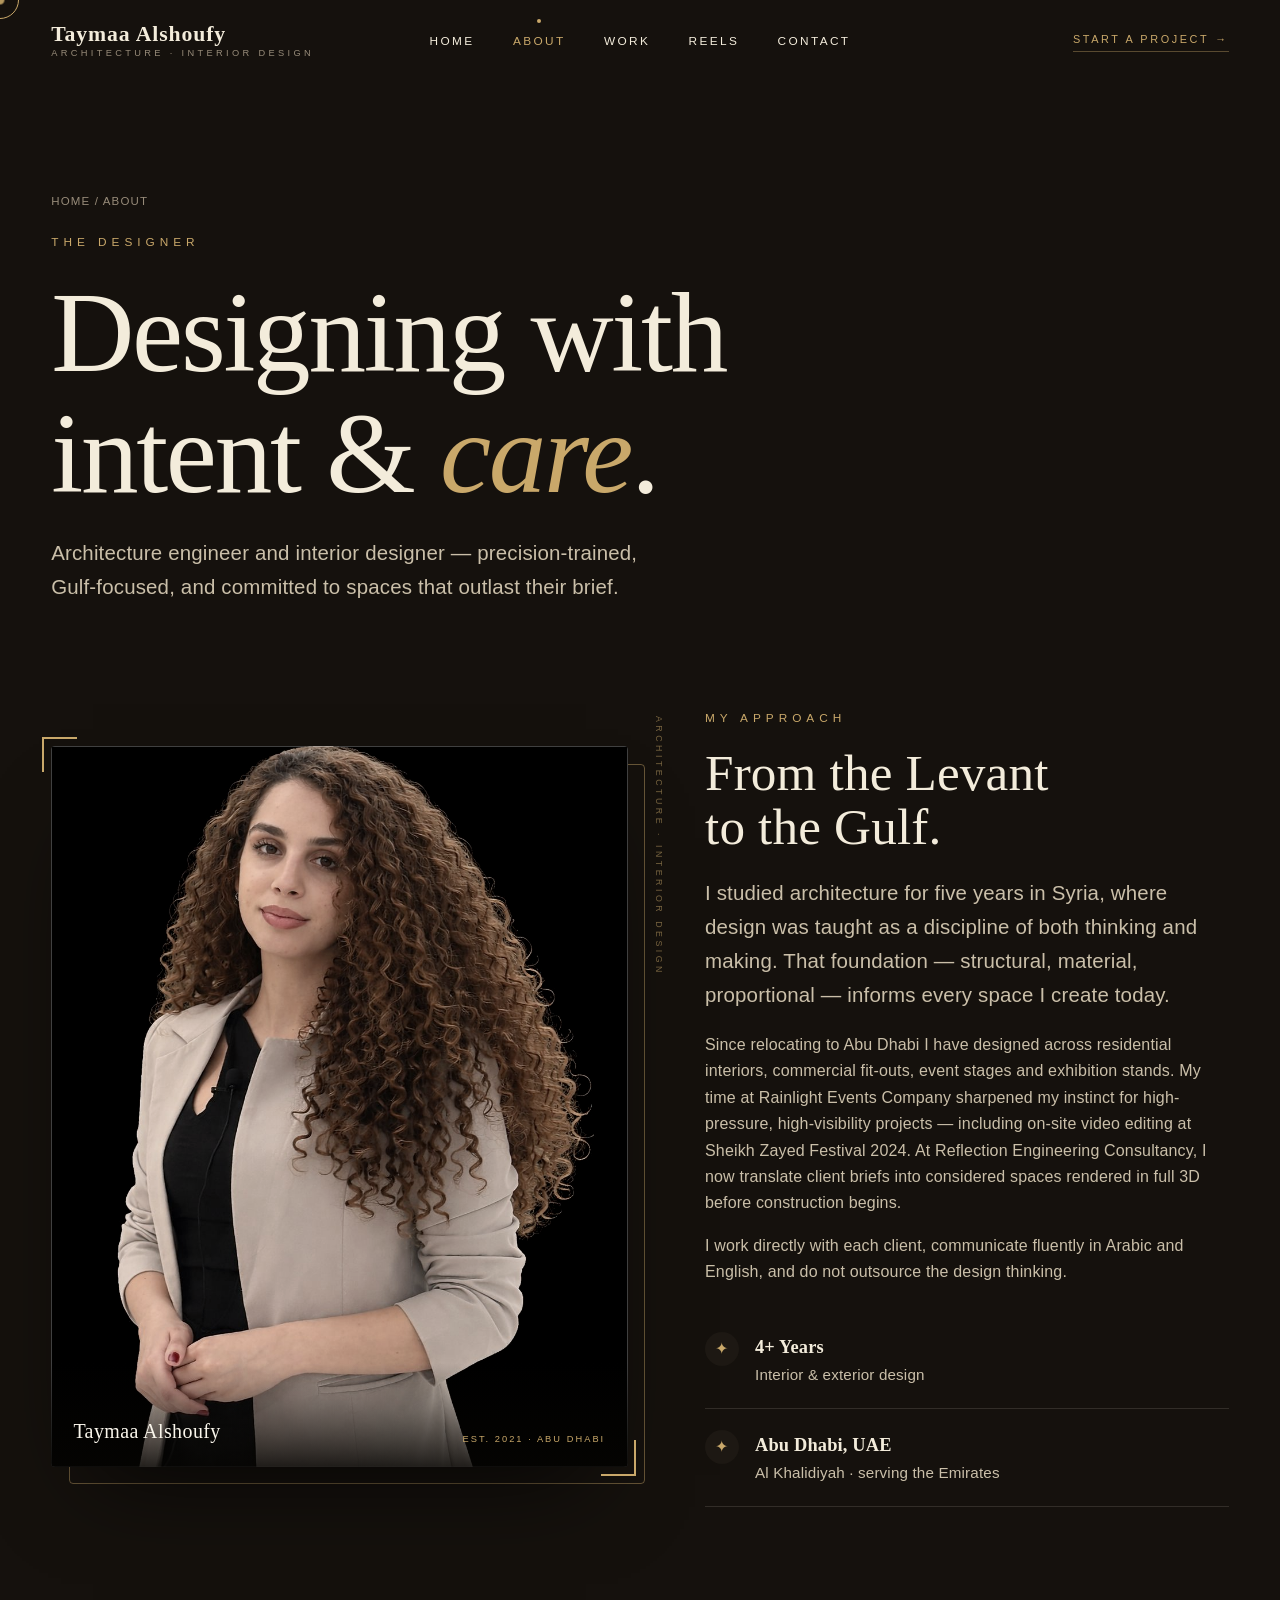
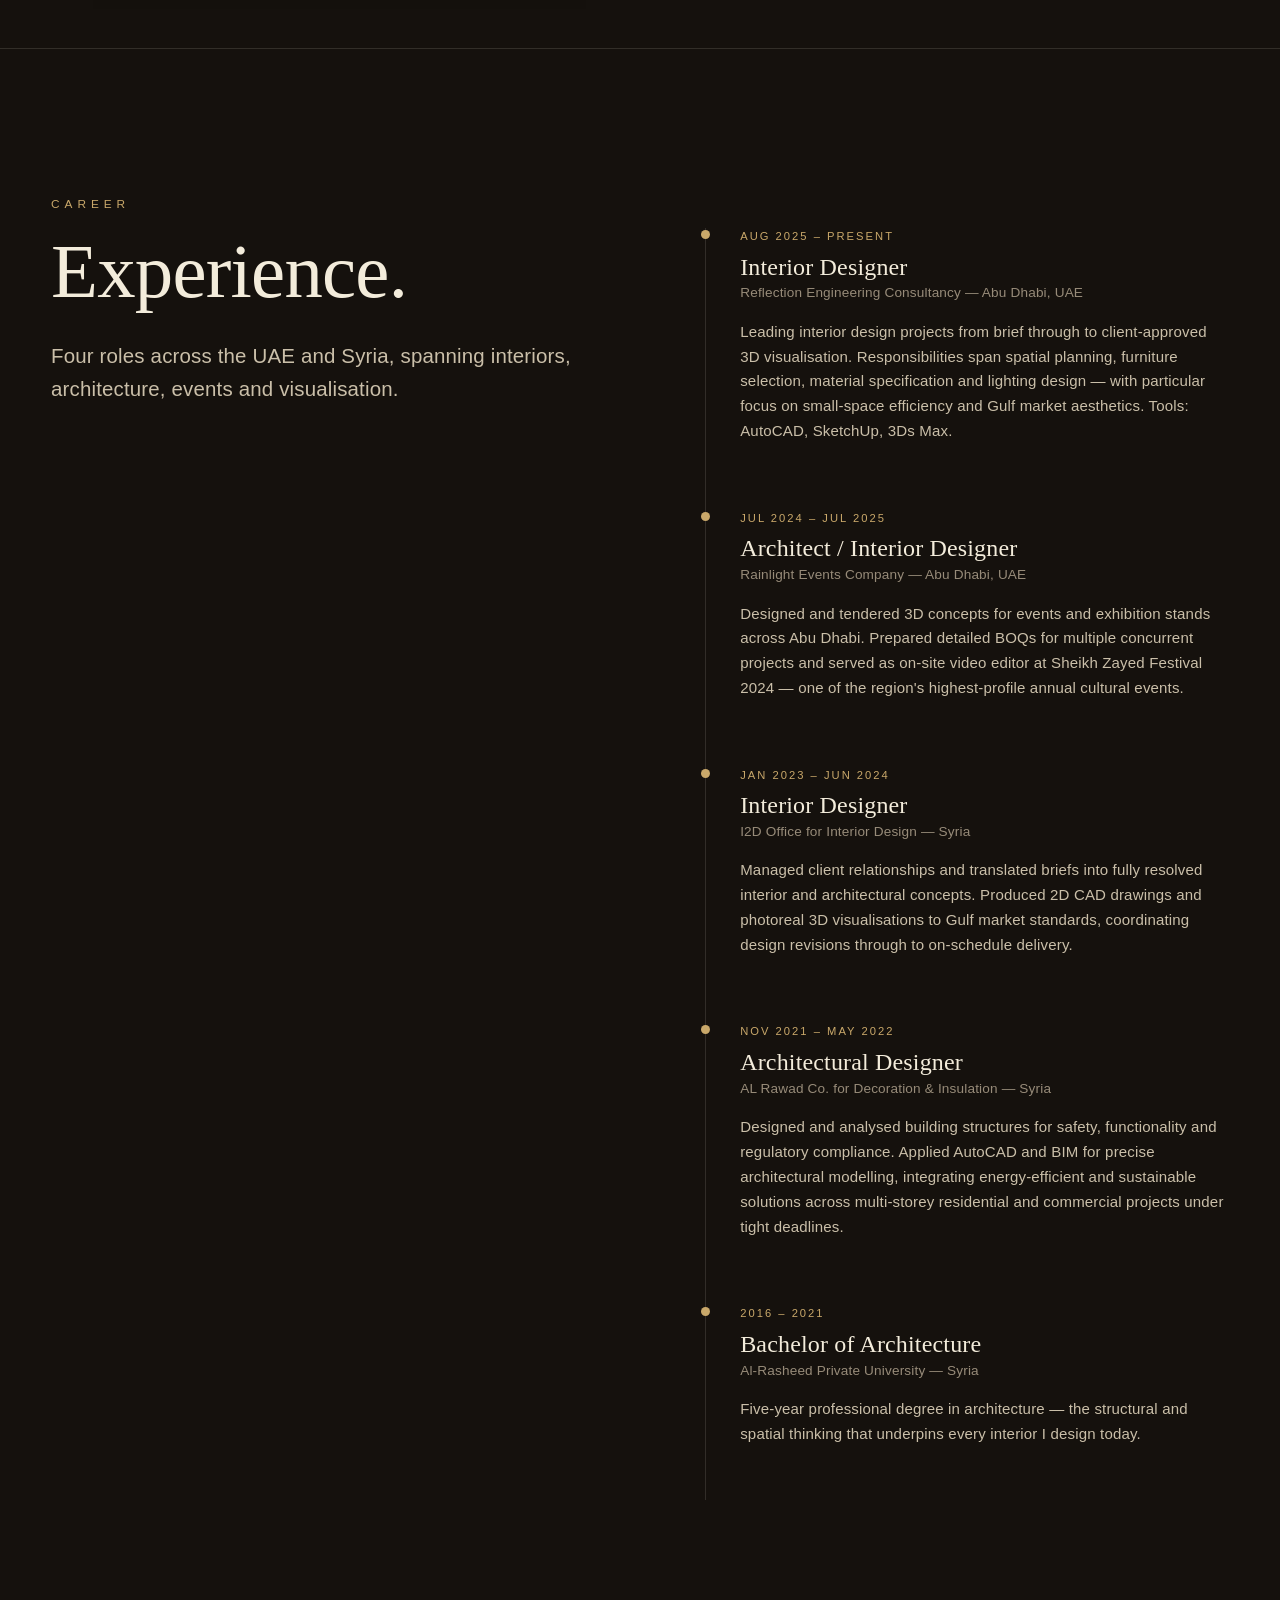
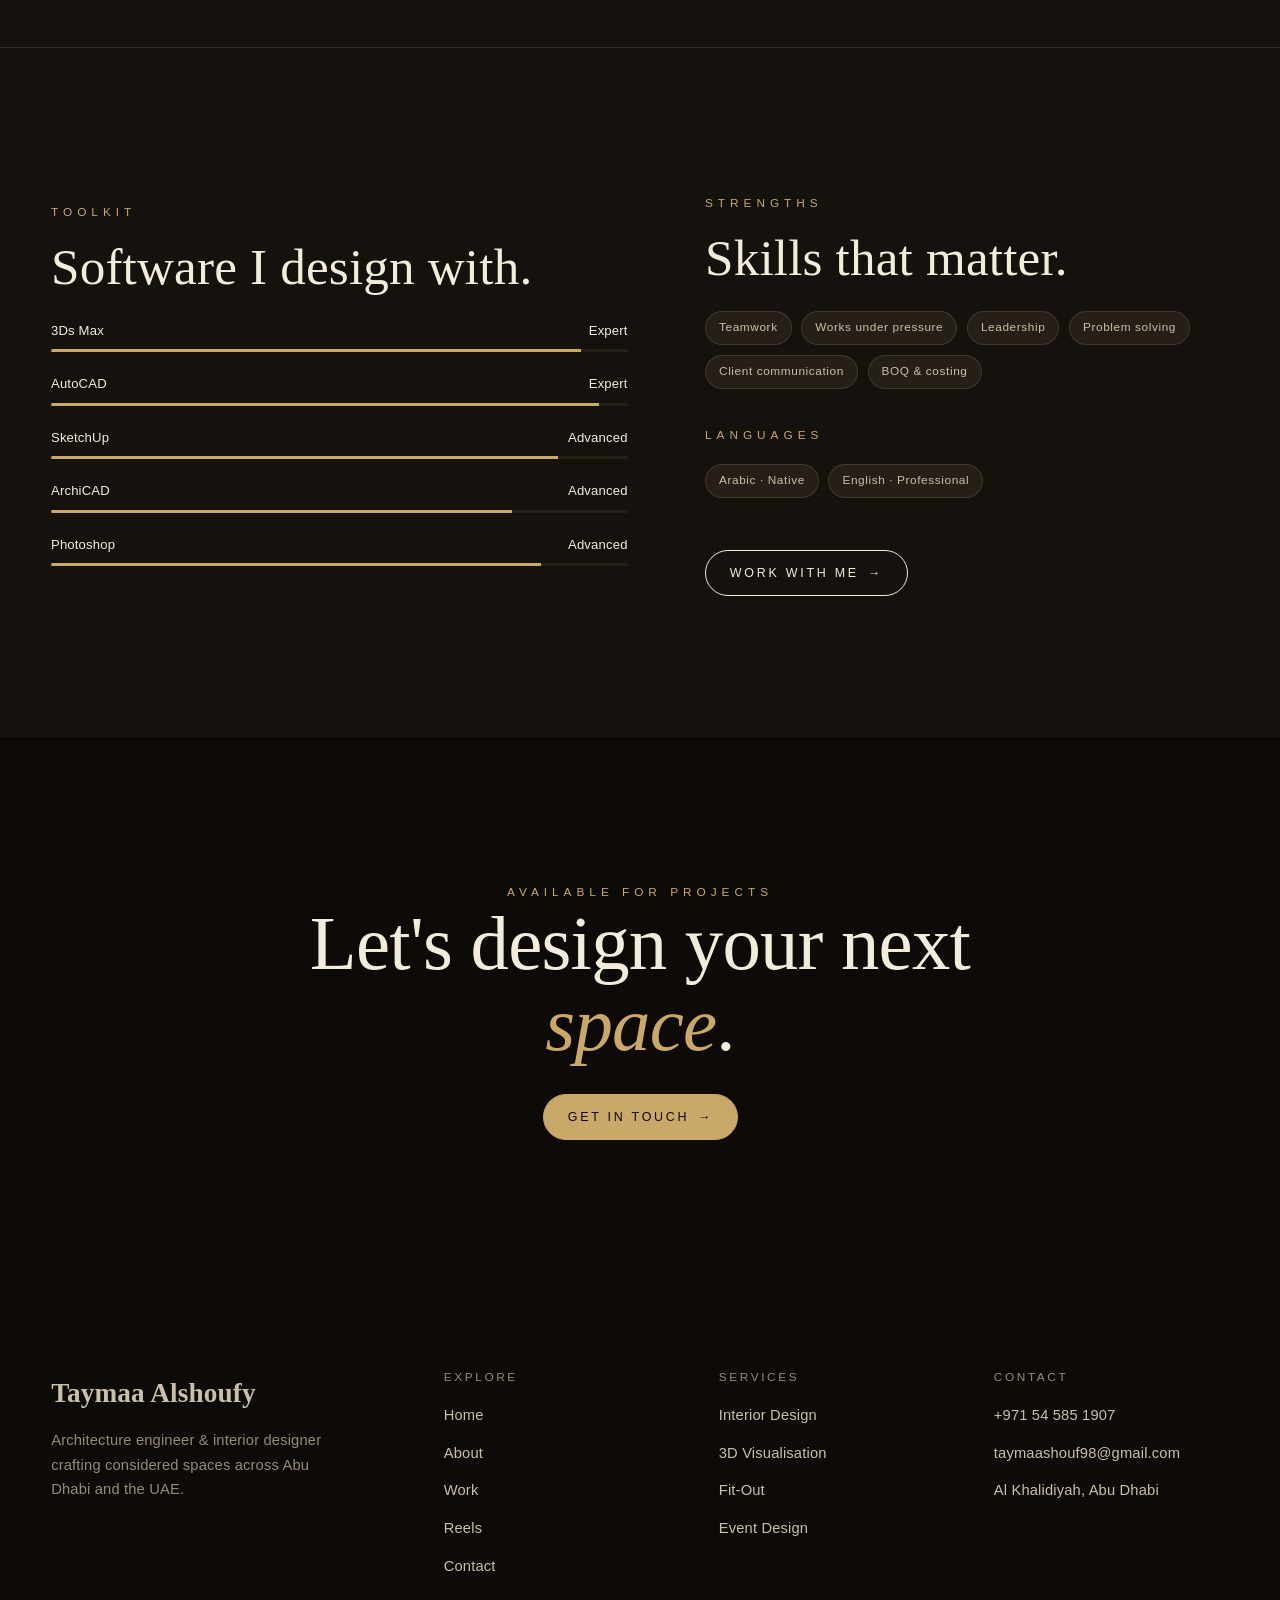
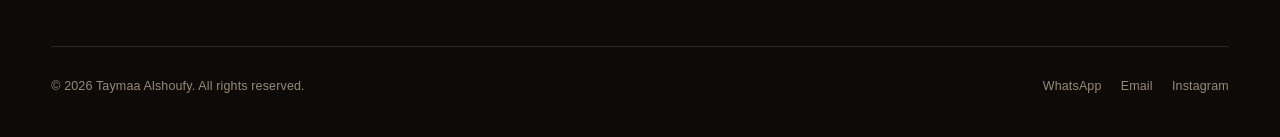
==== commit c3744b20: "Add files via upload" ====
--- a/about.html
+++ b/about.html
@@ -31,7 +31,7 @@
 <link rel="preconnect" href="https://fonts.googleapis.com">
 <link rel="preconnect" href="https://fonts.gstatic.com" crossorigin>
 <link href="https://fonts.googleapis.com/css2?family=Cormorant+Garamond:ital,wght@0,400;0,500;0,600;1,400;1,500&family=Jost:wght@300;400;500&display=swap" rel="stylesheet">
-<link rel="stylesheet" href="css/style.css?v=20260655">
+<link rel="stylesheet" href="css/style.css?v=20260714">
 <script type="application/ld+json">
 {
   "@context":"https://schema.org","@type":"Person",
@@ -214,11 +214,11 @@
       <div><h4>Contact</h4><ul><li><a href="tel:+971545851907">+971 54 585 1907</a></li><li><a href="mailto:taymaashouf98@gmail.com">taymaashouf98@gmail.com</a></li><li><a href="https://www.google.com/maps/place/Al+Khalidiyah,+Abu+Dhabi" target="_blank" rel="noopener noreferrer">Al Khalidiyah, Abu Dhabi</a></li></ul></div>
     </div>
     <div class="footer-bottom"><span>© <span id="year">2026</span> Taymaa Alshoufy. All rights reserved.</span>
-      <div class="socials"><a href="https://wa.me/971545851907" target="_blank" rel="noopener noreferrer">WhatsApp</a><a href="mailto:taymaashouf98@gmail.com">Email</a><a href="https://www.instagram.com/" target="_blank" rel="noopener noreferrer">Instagram</a></div>
+      <div class="socials"><a href="https://wa.me/971545851907" target="_blank" rel="noopener noreferrer">WhatsApp</a><a href="mailto:taymaashouf98@gmail.com">Email</a><a href="https://www.instagram.com/ta8_studio/" target="_blank" rel="noopener noreferrer">Instagram</a></div>
     </div>
   </div>
 </footer>
 
-<script src="js/main.js?v=20260654"></script>
+<script src="js/main.js?v=20260714"></script>
 </body>
 </html>
--- a/css/style.css
+++ b/css/style.css
@@ -316,35 +316,21 @@
 }
 
 /* ---------- Portfolio grid ---------- */
-.work-grid{ display:grid; grid-template-columns:repeat(2,1fr); gap:3px; }
-.work-grid.cols-3{ grid-template-columns:repeat(3,1fr); }
-@media (max-width:880px){ .work-grid.cols-3{ grid-template-columns:repeat(2,1fr); } }
-@media (max-width:480px){ .work-grid, .work-grid.cols-3{ grid-template-columns:1fr; } }
+.work-grid{ columns:2; column-gap:6px; }
+.work-grid.cols-3{ columns:3; }
+.work-grid.cols-4{ columns:4; }
+@media (max-width:1100px){ .work-grid.cols-4{ columns:3; } }
+@media (max-width:880px){ .work-grid.cols-3, .work-grid.cols-4{ columns:2; } }
+@media (max-width:480px){ .work-grid, .work-grid.cols-3, .work-grid.cols-4{ columns:1; } }
 .work{
   position:relative; display:block; overflow:hidden;
-  background:var(--bone-2); aspect-ratio:1/1; cursor:pointer;
-}
-.work.tall{ aspect-ratio:1/1; }
-.work .thumb{ position:absolute; inset:0; width:100%; height:100%; object-fit:cover; transition:transform .9s var(--ease); }
-.work:hover .thumb{ transform:scale(1.07); }
-.work .meta{
-  position:absolute; inset:0; z-index:2;
-  display:flex; flex-direction:column; justify-content:flex-end;
-  padding:1.4rem 1.2rem;
-  background:linear-gradient(transparent 45%, rgba(8,6,4,.82));
-  opacity:0; transition:opacity .4s var(--ease);
-}
-.work:hover .meta{ opacity:1; }
-.work .meta h3{ font-size:1rem; line-height:1.2; color:var(--white); font-family:var(--display); font-weight:400; }
-.work .meta span{ font-size:.58rem; text-transform:uppercase; letter-spacing:.18em; color:rgba(255,255,255,.7); margin-top:.2rem; display:block; }
-.work .tag{
-  position:absolute; top:.75rem; left:.75rem; z-index:3;
-  font-size:.58rem; letter-spacing:.15em; text-transform:uppercase;
-  background:rgba(8,6,4,.55); color:rgba(255,255,255,.85); padding:.3em .85em; border-radius:2px;
-  -webkit-backdrop-filter:blur(6px); backdrop-filter:blur(6px);
-  opacity:0; transition:opacity .4s var(--ease);
-}
-.work:hover .tag{ opacity:1; }
+  background:var(--bone-2); cursor:pointer;
+  margin-bottom:6px; break-inside:avoid;
+}
+.work .thumb{ position:static !important; display:block; width:100%; height:auto !important; object-fit:unset !important; transition:transform .9s var(--ease); }
+.work:hover .thumb{ transform:scale(1.04); }
+/* meta/tag kept in DOM for lightbox titles, never shown */
+.work .meta, .work .tag{ display:none; }
 
 /* ---------- Portfolio gallery lightbox ---------- */
 .port-lb{
@@ -413,6 +399,17 @@
   .port-lb__prev{ left:.3rem; }
   .port-lb__next{ right:.3rem; }
 }
+
+/* ---------- Concept boards (Design Concept feature) ---------- */
+.concept-boards{
+  display:grid; grid-template-columns:repeat(3,1fr);
+  gap:clamp(1rem,2vw,1.6rem); margin:1rem 0 4.5rem;
+}
+/* uniform, equal-size board tiles; click opens full board in the lightbox */
+.concept-boards .work{ margin-bottom:0; border-radius:var(--radius); box-shadow:0 30px 60px -34px rgba(0,0,0,.7); }
+.concept-boards .thumb{ aspect-ratio:3/4; height:auto !important; object-fit:cover !important; }
+@media (max-width:820px){ .concept-boards{ grid-template-columns:1fr 1fr; } }
+@media (max-width:520px){ .concept-boards{ grid-template-columns:1fr; max-width:460px; margin-inline:auto; } }
 
 /* ---------- Filter pills ---------- */
 .filters{ display:flex; flex-wrap:wrap; gap:.6rem; margin-bottom:2.6rem; }
@@ -438,9 +435,7 @@
 }
 .reel:hover .play{ transform:scale(1.12); }
 .reel .play svg{ margin-left:3px; }
-.reel .cap{ position:absolute; left:1rem; bottom:1rem; z-index:2; color:var(--white); }
-.reel .cap b{ font-family:var(--display); font-size:1.2rem; display:block; }
-.reel .cap span{ font-size:.66rem; letter-spacing:.16em; text-transform:uppercase; opacity:.8; }
+.reel .cap{ display:none; }
 
 /* lightbox */
 .lightbox{ position:fixed; inset:0; z-index:90; display:none; place-items:center; background:rgba(20,17,13,.9); padding:var(--gut); -webkit-backdrop-filter:blur(4px); backdrop-filter:blur(4px); }
